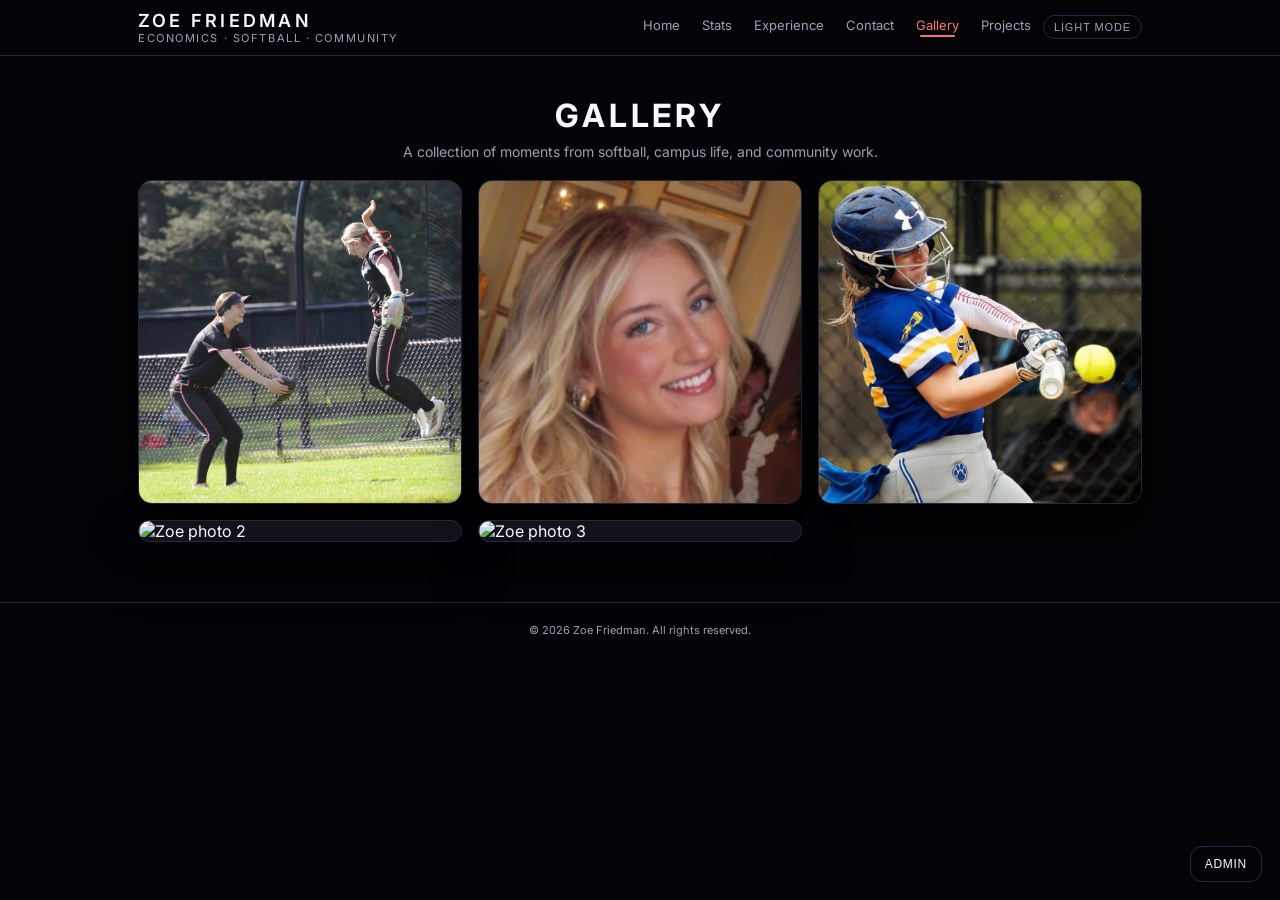
==== gallery.html @ d796b29a "Update gallery.html" ====
<!DOCTYPE html>
<html lang="en">
<head>
  <meta charset="UTF-8" />
  <title>Zoe Friedman — Gallery</title>
  <meta name="viewport" content="width=device-width, initial-scale=1" />
  <meta
    name="description"
    content="Photo gallery for Zoe Friedman, Haverford College Economics student and varsity softball athlete."
  />

  <!-- Favicon -->
  <link rel="icon" type="image/png" href="images/favicon.png" />

  <!-- Fonts -->
  <link rel="preconnect" href="https://fonts.googleapis.com" />
  <link rel="preconnect" href="https://fonts.gstatic.com" crossorigin />
  <link
    href="https://fonts.googleapis.com/css2?family=Inter:wght@300;400;500;600;700&display=swap"
    rel="stylesheet"
  />

  <style>
    :root {
      --red: #b31b1b;
      --red-soft: #f97373;
      --bg-page: #f4f5f7;
      --bg-elevated: #ffffff;
      --bg-card: #ffffff;
      --border-subtle: #e2e4ea;
      --text-main: #141414;
      --text-muted: #666a73;
      --shadow-soft: 0 18px 40px rgba(15, 23, 42, 0.14);
    }

    /* Dark theme overrides */
    body.theme-dark {
      --bg-page: #050509;
      --bg-elevated: rgba(5, 5, 9, 0.96);
      --bg-card: #11121a;
      --border-subtle: #26283a;
      --text-main: #f9fafb;
      --text-muted: #9ca3b4;
      --shadow-soft: 0 22px 50px rgba(0, 0, 0, 0.7);
    }

    * {
      margin: 0;
      padding: 0;
      box-sizing: border-box;
    }

    body {
      font-family: "Inter", system-ui, -apple-system, BlinkMacSystemFont,
        "Segoe UI", sans-serif;
      background: var(--bg-page);
      color: var(--text-main);
      transition: background-color 0.25s ease, color 0.25s ease;
    }

    a {
      color: inherit;
      text-decoration: none;
    }

    /* NAV (match index/projects) */
    header {
      position: sticky;
      top: 0;
      z-index: 20;
      background: var(--bg-elevated);
      border-bottom: 1px solid var(--border-subtle);
      backdrop-filter: blur(12px);
      transition: background-color 0.25s ease, border-color 0.25s ease;
    }

    .nav-inner {
      max-width: 1040px;
      margin: 0 auto;
      padding: 10px 18px;
      display: flex;
      align-items: center;
      justify-content: space-between;
      gap: 12px;
    }

    .logo-block {
      text-align: left;
      font-size: 13px;
      line-height: 1.2;
      letter-spacing: 0.12em;
      text-transform: uppercase;
      font-weight: 600;
    }

    .logo-name {
      font-size: 18px;
      letter-spacing: 0.18em;
    }

    .logo-sub {
      font-size: 11px;
      color: var(--text-muted);
      font-weight: 400;
    }

    .nav-right {
      display: flex;
      align-items: center;
      gap: 12px;
    }

    .nav-links {
      display: flex;
      gap: 22px;
      font-size: 13px;
      align-items: center;
    }

    .nav-links a {
      position: relative;
      padding-bottom: 4px;
      color: var(--text-muted);
      transition: color 0.2s ease;
    }

    .nav-links a.active,
    .nav-links a:hover {
      color: var(--red-soft);
    }

    .nav-links a.active::after,
    .nav-links a:hover::after {
      content: "";
      position: absolute;
      left: 0;
      right: 0;
      bottom: 0;
      margin: 0 auto;
      width: 80%;
      height: 2px;
      border-radius: 999px;
      background: var(--red-soft);
    }

    .theme-toggle {
      border-radius: 999px;
      border: 1px solid var(--border-subtle);
      padding: 5px 10px;
      font-size: 11px;
      letter-spacing: 0.08em;
      text-transform: uppercase;
      background: transparent;
      color: var(--text-muted);
      cursor: pointer;
      transition: background-color 0.2s ease, color 0.2s ease,
        border-color 0.2s ease, transform 0.1s ease;
    }

    .theme-toggle:hover {
      background: rgba(179, 27, 27, 0.09);
      color: var(--text-main);
      border-color: var(--red-soft);
      transform: translateY(-1px);
    }

    .nav-toggle {
      display: none;
      width: 32px;
      height: 32px;
      border-radius: 999px;
      border: 1px solid var(--border-subtle);
      background: transparent;
      cursor: pointer;
      align-items: center;
      justify-content: center;
      padding: 0;
    }

    .nav-toggle span {
      display: block;
      width: 16px;
      height: 2px;
      border-radius: 999px;
      background: var(--text-muted);
      transition: transform 0.2s ease, opacity 0.2s ease, background 0.2s ease;
    }

    .nav-toggle span + span {
      margin-top: 3px;
    }

    body.nav-open .nav-toggle span:nth-child(1) {
      transform: translateY(5px) rotate(45deg);
    }

    body.nav-open .nav-toggle span:nth-child(2) {
      opacity: 0;
    }

    body.nav-open .nav-toggle span:nth-child(3) {
      transform: translateY(-5px) rotate(-45deg);
    }

    @media (max-width: 780px) {
      .nav-inner {
        align-items: center;
      }

      .nav-right {
        gap: 8px;
      }

      .nav-links {
        position: absolute;
        left: 0;
        right: 0;
        top: 100%;
        background: var(--bg-elevated);
        border-bottom: 1px solid var(--border-subtle);
        padding: 10px 18px 12px;
        display: none;
        flex-direction: column;
        gap: 10px;
        font-size: 13px;
      }

      body.nav-open .nav-links {
        display: flex;
      }

      .theme-toggle {
        font-size: 10px;
        padding: 5px 10px;
      }

      .nav-toggle {
        display: inline-flex;
      }
    }

    /* PAGE HEADER */
    .page-header {
      max-width: 1040px;
      margin: 40px auto 20px;
      padding: 0 18px;
      text-align: center;
    }

    .page-header h1 {
      font-size: 32px;
      font-weight: 700;
      letter-spacing: 0.12em;
      text-transform: uppercase;
      margin-bottom: 8px;
    }

    .page-header p {
      color: var(--text-muted);
      font-size: 14px;
    }

    /* GALLERY GRID */
    .gallery {
      max-width: 1040px;
      margin: 0 auto 60px;
      padding: 0 18px;

      display: grid;
      gap: 16px;
      grid-template-columns: repeat(auto-fill, minmax(260px, 1fr));
      position: relative;
    }

    .gallery.busy::after {
      content: "Saving…";
      position: absolute;
      inset: 0;
      background: rgba(0, 0, 0, 0.45);
      color: #ffffff;
      display: flex;
      align-items: center;
      justify-content: center;
      font-size: 13px;
      letter-spacing: 0.18em;
      text-transform: uppercase;
      z-index: 10;
    }

    .gallery-item {
      position: relative;
      overflow: hidden;
      border-radius: 14px;
      box-shadow: var(--shadow-soft);
      border: 1px solid var(--border-subtle);
      background: var(--bg-card);
      transition: transform 0.2s ease;
    }

    .gallery-item:hover {
      transform: translateY(-4px);
    }

    .gallery-item img {
      width: 100%;
      height: 100%;
      object-fit: cover;
      display: block;
    }

    .gallery-delete {
      position: absolute;
      top: 8px;
      right: 8px;
      border: none;
      background: rgba(179, 27, 27, 0.92);
      color: #fff;
      width: 26px;
      height: 26px;
      border-radius: 999px;
      cursor: pointer;
      font-size: 16px;
      line-height: 1;
      display: flex;
      align-items: center;
      justify-content: center;
      box-shadow: 0 8px 18px rgba(0, 0, 0, 0.28);
      opacity: 0.92;
      transition: transform 0.12s ease, box-shadow 0.18s ease, opacity 0.12s ease;
    }

    .gallery-delete:hover {
      transform: scale(1.08);
      opacity: 1;
      box-shadow: 0 10px 22px rgba(0, 0, 0, 0.35);
    }

    /* ADMIN PANEL */
    .admin-launcher {
      position: fixed;
      right: 18px;
      bottom: 18px;
      z-index: 30;
      padding: 10px 14px;
      border-radius: 12px;
      border: 1px solid var(--border-subtle);
      background: var(--bg-elevated);
      color: var(--text-main);
      font-size: 12px;
      letter-spacing: 0.06em;
      text-transform: uppercase;
      cursor: pointer;
      box-shadow: 0 8px 20px rgba(0, 0, 0, 0.18);
      transition: transform 0.15s ease, box-shadow 0.2s ease,
        background-color 0.25s ease, border-color 0.25s ease;
    }

    .admin-launcher:hover {
      transform: translateY(-1px);
      box-shadow: 0 12px 28px rgba(0, 0, 0, 0.2);
      border-color: var(--red-soft);
    }

    .admin-panel {
      position: fixed;
      right: 18px;
      bottom: 68px;
      width: min(420px, calc(100% - 24px));
      max-height: 80vh;
      overflow: auto;
      z-index: 40;
      background: var(--bg-elevated);
      color: var(--text-main);
      border-radius: 14px;
      border: 1px solid var(--border-subtle);
      box-shadow: 0 18px 40px rgba(0, 0, 0, 0.32);
      display: none;
      padding: 16px;
    }

    .admin-panel.open {
      display: block;
    }

    .admin-header {
      display: flex;
      justify-content: space-between;
      align-items: center;
      margin-bottom: 10px;
    }

    .admin-title {
      font-size: 14px;
      letter-spacing: 0.12em;
      text-transform: uppercase;
      font-weight: 600;
    }

    .admin-close {
      border: none;
      background: transparent;
      color: var(--text-muted);
      cursor: pointer;
      font-size: 16px;
    }

    .admin-row {
      display: flex;
      flex-direction: column;
      gap: 6px;
      margin-bottom: 10px;
    }

    .admin-row label {
      font-size: 12px;
      color: var(--text-muted);
    }

    .admin-row input[type="password"] {
      padding: 10px;
      border-radius: 10px;
      border: 1px solid var(--border-subtle);
      background: var(--bg-card);
      color: var(--text-main);
      font-size: 13px;
    }

    .admin-actions {
      display: flex;
      gap: 8px;
      flex-wrap: wrap;
      margin-top: 8px;
    }

    .admin-button {
      flex: 1;
      padding: 10px 12px;
      border-radius: 12px;
      border: 1px solid var(--border-subtle);
      background: var(--bg-card);
      color: var(--text-main);
      cursor: pointer;
      font-weight: 600;
      letter-spacing: 0.06em;
      text-transform: uppercase;
      transition: transform 0.15s ease, border-color 0.2s ease,
        background-color 0.2s ease, box-shadow 0.2s ease;
    }

    .admin-button.primary {
      background: var(--red);
      border-color: var(--red);
      color: #fff;
    }

    .admin-button:hover {
      transform: translateY(-1px);
      border-color: var(--red-soft);
      box-shadow: 0 12px 28px rgba(0, 0, 0, 0.2);
    }

    .admin-alert {
      font-size: 12px;
      color: var(--text-muted);
      margin-top: 6px;
    }

    .admin-hidden {
      display: none;
    }

    .draggable-list {
      list-style: none;
      padding: 0;
      margin: 0;
    }
  
    footer {
      text-align: center;
      padding: 20px;
      font-size: 11px;
      color: var(--text-muted);
      border-top: 1px solid var(--border-subtle);
      background: var(--bg-elevated);
      transition: background-color 0.25s ease, border-color 0.25s ease;
    }
  </style>
</head>

<body class="theme-dark">
  <!-- NAV -->
  <header>
    <div class="nav-inner">
      <div class="logo-block">
        <div class="logo-name">ZOE FRIEDMAN</div>
        <div class="logo-sub">Economics · Softball · Community</div>
      </div>

      <div class="nav-right">
        <nav class="nav-links">
          <a href="index.html#home">Home</a>
          <a href="index.html#stats">Stats</a>
          <a href="index.html#experience">Experience</a>
          <a href="index.html#contact">Contact</a>
          <a href="gallery.html" class="active">Gallery</a>
          <a href="projects.html">Projects</a>
        </nav>

        <button id="theme-toggle" class="theme-toggle" type="button">
          Light mode
        </button>

        <button id="nav-toggle" class="nav-toggle" type="button" aria-label="Toggle navigation">
          <span></span>
          <span></span>
          <span></span>
        </button>
      </div>
    </div>
  </header>

  <!-- PAGE TITLE -->
  <div class="page-header">
    <h1>Gallery</h1>
    <p>A collection of moments from softball, campus life, and community work.</p>
  </div>

  <button class="admin-launcher" id="admin-launcher" type="button">Admin</button>

  <section id="admin-panel" class="admin-panel" aria-live="polite">
    <div class="admin-header">
      <div class="admin-title">Gallery Admin</div>
      <button class="admin-close" id="admin-close" type="button" aria-label="Close admin">×</button>
    </div>

    <div id="admin-locked">
      <div class="admin-row">
        <label for="admin-password">Password</label>
        <input id="admin-password" type="password" autocomplete="off" placeholder="Enter admin password" />
      </div>
      <div class="admin-actions">
        <button class="admin-button primary" id="admin-auth-btn" type="button">Unlock</button>
    </div>
 </div>
    <div id="admin-actions" class="admin-actions" style="display: none;">
      <button class="admin-button primary" id="admin-save" type="button">Save changes</button>
      <button class="admin-button" id="admin-upload" type="button">Upload photo</button>
      <button class="admin-button" id="admin-reset" type="button">Reset changes</button>
    </div>
    <div id="admin-status" class="admin-alert"></div>
  </section>

  <div class="admin-hidden" aria-hidden="true">
    <input id="upload-file" type="file" accept="image/*" />
    <input id="upload-alt" type="text" />
    <input id="upload-name" type="text" />
  </div>

  <!-- GALLERY -->
  <div class="gallery">
  </div>

  <footer>
    © <span id="year"></span> Zoe Friedman. All rights reserved.
  </footer>

  <script>
    const ADMIN_PASSWORD = "samandzoe";
    const TOKEN_STORAGE_KEY = "gallery-pat";

    // Footer year
    document.getElementById("year").textContent = new Date().getFullYear();

    const body = document.body;
    const toggleBtn = document.getElementById("theme-toggle");

    function updateToggleLabel() {
      toggleBtn.textContent = body.classList.contains("theme-dark")
        ? "Light mode"
        : "Dark mode";
    }

    toggleBtn.addEventListener("click", () => {
      body.classList.toggle("theme-dark");
      updateToggleLabel();
    });

    updateToggleLabel();

    // Hamburger menu
    const navToggle = document.getElementById("nav-toggle");
    navToggle.addEventListener("click", () => {
      body.classList.toggle("nav-open");
    });

    document.querySelectorAll(".nav-links a").forEach(link => {
      link.addEventListener("click", () => {
        body.classList.remove("nav-open");
      });
    });

    // Gallery data
    const galleryContainer = document.querySelector(".gallery");
    const adminPanel = document.getElementById("admin-panel");
    const adminLauncher = document.getElementById("admin-launcher");
    const adminClose = document.getElementById("admin-close");
    const adminLocked = document.getElementById("admin-locked");
    const adminActionsContainer = document.getElementById("admin-actions");
    const adminPasswordInput = document.getElementById("admin-password");
    const adminAuthBtn = document.getElementById("admin-auth-btn");
    const REPO_CONFIG = {
      owner: "sazojfried",
      repo: "zoe-site",
      branch: "main"
    };
    let cachedToken = localStorage.getItem(TOKEN_STORAGE_KEY) || "";
    const adminStatusEl = document.getElementById("admin-status");

    const uploadFile = document.getElementById("upload-file");
    const uploadAlt = document.getElementById("upload-alt");
    const uploadName = document.getElementById("upload-name");
    const adminUploadBtn = document.getElementById("admin-upload");
    const adminSaveBtn = document.getElementById("admin-save");
    const adminResetBtn = document.getElementById("admin-reset");

    let galleryItems = [];
    let latestSha = "";
    let adminUnlocked = false;
    let isSaving = false;
    let isUploading = false;

    function logStatus(message, isError = false) {
      console.log(message);
      if (adminStatusEl) {
        adminStatusEl.textContent = message;
        adminStatusEl.style.color = isError ? "#b31b1b" : "var(--text-muted)";
      }
    }

    function setGalleryBusy(busy) {
      if (!galleryContainer) return;
      galleryContainer.classList.toggle("busy", busy);
    }

    function setBusyState(type, busy) {
      if (type === "save") isSaving = busy;
      if (type === "upload") isUploading = busy;

      const anyBusy = isSaving || isUploading;

      if (adminSaveBtn) adminSaveBtn.disabled = anyBusy;
      if (adminUploadBtn) adminUploadBtn.disabled = anyBusy;
      if (adminResetBtn) adminResetBtn.disabled = anyBusy;

      setGalleryBusy(anyBusy);

      if (busy) {
        if (type === "save") {
          logStatus("Saving changes to GitHub…");
        } else if (type === "upload") {
          logStatus("Uploading photo and updating gallery…");
        }
      } else if (!anyBusy) {
        logStatus("Ready.");
      }
    }

    function setCachedToken(token) {
      cachedToken = token;
      if (token) {
        localStorage.setItem(TOKEN_STORAGE_KEY, token);
      }
    }

    function renderGallery() {
      galleryContainer.innerHTML = "";
      galleryItems.forEach((item, index) => {
        const wrapper = document.createElement("div");
        wrapper.className = "gallery-item";
        wrapper.dataset.index = index;

        const img = document.createElement("img");
        img.src = item.src;
        img.alt = item.alt || "Gallery image";

        if (adminUnlocked) {
          const deleteBtn = document.createElement("button");
          deleteBtn.className = "gallery-delete";
          deleteBtn.type = "button";
          deleteBtn.textContent = "×";
          deleteBtn.setAttribute("aria-label", "Delete image");
          deleteBtn.setAttribute("draggable", "false");
          deleteBtn.addEventListener("click", (event) => {
            event.stopPropagation();
            event.preventDefault();
            deleteGalleryItem(index);
          });
          wrapper.appendChild(deleteBtn);
        }

        wrapper.appendChild(img);
        galleryContainer.appendChild(wrapper);
      });

      if (adminUnlocked) enableGalleryDrag();
    }

    function deleteGalleryItem(index) {
      if (!ensureUnlocked()) return;
      galleryItems.splice(index, 1);
      renderGallery();
    }

    function enableGalleryDrag() {
      const items = galleryContainer.querySelectorAll(".gallery-item");
      galleryContainer.removeEventListener("dragover", handleGalleryDragOver);
      galleryContainer.addEventListener("dragover", handleGalleryDragOver);

      items.forEach(item => {
        item.setAttribute("draggable", "true");
        item.addEventListener("dragstart", () => {
          item.classList.add("dragging");
        });

        item.addEventListener("dragend", () => {
          item.classList.remove("dragging");
          updateOrderFromGallery();
          renderGallery();
        });
      });
    }

    function handleGalleryDragOver(e) {
      e.preventDefault();
      const draggingItem = galleryContainer.querySelector(".dragging");
      if (!draggingItem) return;

      const afterElement = getGalleryDragAfterElement(e.clientY);
      if (!afterElement) {
        galleryContainer.appendChild(draggingItem);
      } else {
        galleryContainer.insertBefore(draggingItem, afterElement);
      }
    }

    function getGalleryDragAfterElement(y) {
      const draggableElements = [...galleryContainer.querySelectorAll(".gallery-item:not(.dragging)")];

      return draggableElements.reduce(
        (closest, child) => {
          const box = child.getBoundingClientRect();
          const offset = y - box.top - box.height / 2;
          if (offset < 0 && offset > closest.offset) {
            return { offset, element: child };
          }
          return closest;
        },
        { offset: Number.NEGATIVE_INFINITY, element: null }
      ).element;
    }

    function updateOrderFromGallery() {
      const reordered = [];
      galleryContainer.querySelectorAll(".gallery-item").forEach(item => {
        const index = parseInt(item.dataset.index, 10);
        reordered.push(galleryItems[index]);
      });
      galleryItems = reordered;
    }

    async function loadGalleryData() {
      try {
        const response = await fetch("gallery-data.json", { cache: "no-store" });
        if (!response.ok) throw new Error("Unable to load gallery data");
        galleryItems = await response.json();
        logStatus("Loaded gallery-data.json");
      } catch (err) {
        galleryItems = [
          { src: "images/zoe-softball.jpg", alt: "Softball action" },
          { src: "images/zoe-headshot.jpeg", alt: "Zoe headshot" },
          { src: "images/zoe1.jpg", alt: "Zoe photo 1" },
          { src: "images/zoe2.jpg", alt: "Zoe photo 2" },
          { src: "images/zoe3.jpg", alt: "Zoe photo 3" }
        ];
        logStatus(err.message || "Loaded fallback gallery data", true);
      }

      renderGallery();
    }

    function collectRepoSettings() {
      if (!cachedToken) {
        const providedToken =
          prompt(
            "Enter a GitHub personal access token with contents:write scope to save gallery changes"
          )?.trim() || "";

        if (providedToken) {
          setCachedToken(providedToken);
        }
      }

      return {
        ...REPO_CONFIG,
        token: cachedToken
      };
    }

    function ensureUnlocked() {
      if (!adminUnlocked) {
        logStatus("Enter the admin password to enable actions.");
        return false;
      }
      return true;
    }

    function validateSettings(settings) {
      if (!settings.token) {
        logStatus("Provide a GitHub personal access token when prompted.", true);
        return false;
      }
      return true;
    }

   async function getGalleryContent(settings) {
  const url = `https://api.github.com/repos/${settings.owner}/${settings.repo}/contents/gallery-data.json?ref=${settings.branch}`;
  const response = await fetch(url, {
    headers: { Authorization: `Bearer ${settings.token}` }
  });
  if (!response.ok) {
    const errorBody = await response.text();
    const errorMessage = `Unable to read gallery-data.json from repository (status ${response.status}): ${errorBody}`;
    logStatus(errorMessage, true);
    throw new Error(errorMessage);
  }
  const json = await response.json();
  const sha = json.sha;
  const decoded = atob(json.content.replace(/\n/g, ""));
  const items = JSON.parse(decoded);
  return { items, sha };
}

    async function commitGalleryData(settings, updatedItems, message, sha) {
  const contentString = JSON.stringify(updatedItems, null, 2) + "\n";
  const content = btoa(unescape(encodeURIComponent(contentString)));

  const url = `https://api.github.com/repos/${settings.owner}/${settings.repo}/contents/gallery-data.json`;
  const payload = {
    message,
    content,
    sha,                 // << use the sha passed in
    branch: settings.branch
  };

  const response = await fetch(url, {
    method: "PUT",
    headers: {
      Authorization: `Bearer ${settings.token}`,
      "Content-Type": "application/json"
    },
    body: JSON.stringify(payload)
  });

  if (!response.ok) {
    const errorBody = await response.text();
    const errorMessage = `Failed to write gallery-data.json (status ${response.status}): ${errorBody}`;
    logStatus(errorMessage, true);
    throw new Error(errorMessage);
  }

  const result = await response.json();
  // If you still want to track latestSha, you can:
  // latestSha = result.content.sha;
}

    async function uploadImage(settings) {
      const file = uploadFile.files[0];
      if (!file) {
        logStatus("Choose an image before uploading.");
        return;
      }

      const targetName = (uploadName.value.trim() || file.name).replace(/\s+/g, "-");

      const reader = new FileReader();
      reader.onload = async () => {
        setBusyState("upload", true);
        try {
          const base64 = reader.result.split(",")[1];
          const url = `https://api.github.com/repos/${settings.owner}/${settings.repo}/contents/images/${targetName}`;

          const payload = {
            message: `Add gallery image ${targetName}`,
            content: base64,
            branch: settings.branch
          };

          const response = await fetch(url, {
            method: "PUT",
            headers: {
              Authorization: `Bearer ${settings.token}`,
              "Content-Type": "application/json"
            },
            body: JSON.stringify(payload)
          });

          if (!response.ok) {
            const errorBody = await response.text();
            const errorMessage = `Image upload failed. Status ${response.status}: ${errorBody}`;
            logStatus(errorMessage, true);
            throw new Error(errorMessage);
          }

          logStatus(`Uploaded ${targetName} to repository.`);

          const updatedItems = [...galleryItems, {
            src: `images/${targetName}`,
            alt: uploadAlt.value.trim() || targetName
          }];

          const sha = await refreshLatestSha(settings);
          await commitGalleryData(
            settings,
            updatedItems,
            `Add ${targetName} to gallery-data.json`,
            sha
          );
          galleryItems = updatedItems;
          renderGallery();

          logStatus("Image added to gallery-data.json");
        } catch (err) {
          logStatus(err.message, true);
        } finally {
          setBusyState("upload", false);
        }
      };

      reader.readAsDataURL(file);
    }

    function readOrderFromGallery() {
      const items = [];
      galleryContainer.querySelectorAll(".gallery-item").forEach(item => {
        const index = parseInt(item.dataset.index, 10);
        items.push(galleryItems[index]);
      });
      return items;
    }

 async function refreshLatestSha(settings) {
  const url = `https://api.github.com/repos/${settings.owner}/${settings.repo}/contents/gallery-data.json?ref=${settings.branch}`;
  const response = await fetch(url, {
    headers: { Authorization: `Bearer ${settings.token}` }
  });
  if (!response.ok) {
    const errorBody = await response.text();
    const errorMessage = `Unable to refresh gallery-data.json sha (status ${response.status}): ${errorBody}`;
    logStatus(errorMessage, true);
    throw new Error(errorMessage);
  }
  const json = await response.json();
  return json.sha;
}


    const setAdminOpen = (open) => {
      if (!adminPanel || !adminLauncher) return;
      adminPanel.classList.toggle("open", open);
      adminLauncher.setAttribute("aria-expanded", open ? "true" : "false");
    };

    adminLauncher?.addEventListener("click", () => setAdminOpen(true));
    adminClose?.addEventListener("click", () => setAdminOpen(false));

    adminAuthBtn?.addEventListener("click", () => {
      const value = adminPasswordInput.value.trim();
      adminUnlocked = value === ADMIN_PASSWORD;
      if (adminUnlocked) {
        adminLocked.style.display = "none";
        adminActionsContainer.style.display = "flex";
        setAdminOpen(true);
        renderGallery();
        logStatus("Admin unlocked. Uploading and reordering enabled.");
      } else {
        logStatus("Incorrect password. Try again.");
      }
    });

    adminPasswordInput?.addEventListener("keydown", (e) => {
      if (e.key === "Enter") {
        adminAuthBtn.click();
      }
    });

    adminUploadBtn?.addEventListener("click", () => {
      if (!ensureUnlocked()) return;
      uploadFile.value = "";
      uploadFile.click();
    });

    uploadFile?.addEventListener("change", async () => {
      if (!uploadFile.files[0]) return;
      if (!ensureUnlocked()) return;
      uploadAlt.value =
        prompt("Enter alt text for the photo", uploadFile.files[0].name) ||
        uploadFile.files[0].name;
      uploadName.value =
        (prompt(
          "Optional: enter a file name (leave blank to use the selected name)",
          uploadFile.files[0].name
        ) || "").trim();

      const settings = collectRepoSettings();
      if (!validateSettings(settings)) return;
      await uploadImage(settings);
    });

    adminSaveBtn?.addEventListener("click", async () => {
      if (!ensureUnlocked()) return;
      const settings = collectRepoSettings();
      if (!validateSettings(settings)) return;

      setBusyState("save", true);
      try {
        const { items: currentRemoteItems, sha } = await getGalleryContent(settings);
        const proposedItems = readOrderFromGallery();
        const hasChanges =
          JSON.stringify(currentRemoteItems) !== JSON.stringify(proposedItems);

        if (!hasChanges) {
          logStatus("No changes to save.");
          return;
        }

        galleryItems = proposedItems;
        await commitGalleryData(settings, galleryItems, "Update gallery images", sha);
        renderGallery();
        logStatus("Saved new order to repository.");
      } catch (err) {
        logStatus(err.message, true);
      } finally {
        setBusyState("save", false);
      }
    });

    adminResetBtn?.addEventListener("click", () => {
      if (!ensureUnlocked()) return;
      loadGalleryData();
      logStatus("Reloaded gallery data.");
    });

    loadGalleryData();
  </script>
</body>
</html>
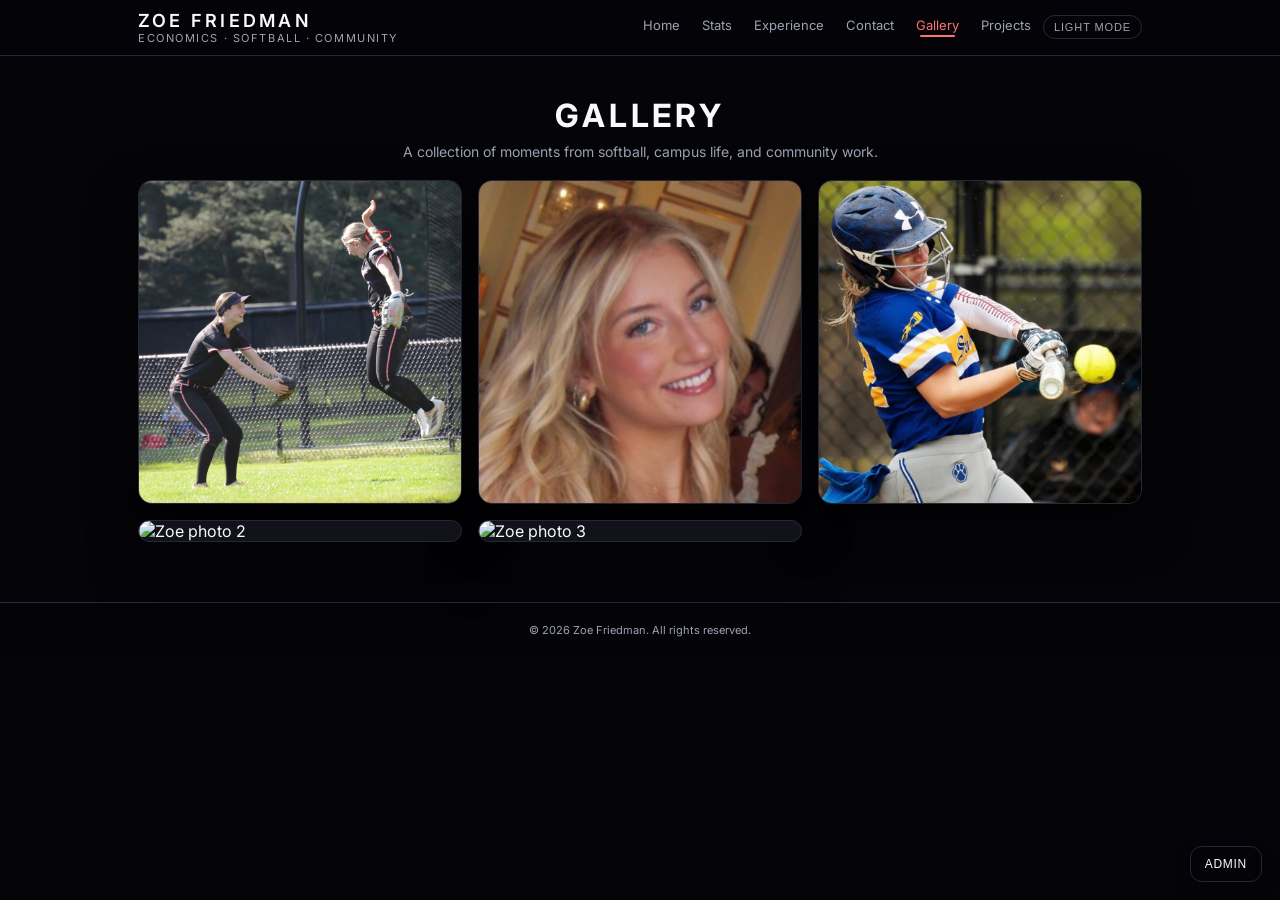
==== commit a522f407: "Add publishing progress bar to gallery admin" ====
--- a/gallery.html
+++ b/gallery.html
@@ -465,6 +465,24 @@
       margin-top: 6px;
     }
 
+    #admin-progress-wrapper {
+      position: relative;
+      width: 100%;
+      height: 4px;
+      margin-top: 4px;
+      border-radius: 999px;
+      background: rgba(148, 163, 184, 0.25);
+      overflow: hidden;
+    }
+
+    #admin-progress-bar {
+      width: 0%;
+      height: 100%;
+      border-radius: 999px;
+      background: var(--red-soft);
+      transition: width 0.2s linear;
+    }
+
     .admin-hidden {
       display: none;
     }
@@ -548,6 +566,9 @@
       <button class="admin-button" id="admin-reset" type="button">Reset changes</button>
     </div>
     <div id="admin-status" class="admin-alert"></div>
+    <div id="admin-progress-wrapper">
+      <div id="admin-progress-bar"></div>
+    </div>
   </section>
 
   <div class="admin-hidden" aria-hidden="true">
@@ -615,6 +636,8 @@
     };
     let cachedToken = localStorage.getItem(TOKEN_STORAGE_KEY) || "";
     const adminStatusEl = document.getElementById("admin-status");
+    const adminProgressWrapper = document.getElementById("admin-progress-wrapper");
+    const adminProgressBar = document.getElementById("admin-progress-bar");
 
     const uploadFile = document.getElementById("upload-file");
     const uploadAlt = document.getElementById("upload-alt");
@@ -663,6 +686,26 @@
       } else if (!anyBusy) {
         logStatus("Ready.");
       }
+    }
+
+    function startPublishProgress(durationMs = 25000) {
+      if (!adminProgressBar) return;
+
+      // reset bar
+      adminProgressBar.style.transition = "none";
+      adminProgressBar.style.width = "0%";
+      void adminProgressBar.offsetWidth; // force reflow
+
+      // animate to full over duration
+      adminProgressBar.style.transition = `width ${durationMs}ms linear`;
+      adminProgressBar.style.width = "100%";
+
+      // after it finishes, collapse back to 0
+      setTimeout(() => {
+        if (!adminProgressBar) return;
+        adminProgressBar.style.transition = "width 400ms ease-out";
+        adminProgressBar.style.width = "0%";
+      }, durationMs + 400);
     }
 
     function setCachedToken(token) {
@@ -927,8 +970,8 @@
           );
           galleryItems = updatedItems;
           renderGallery();
-
-          logStatus("Image added to gallery-data.json");
+          startPublishProgress();
+          logStatus("Photo uploaded. Site may take ~30 seconds to update for everyone.");
         } catch (err) {
           logStatus(err.message, true);
         } finally {
@@ -1036,7 +1079,8 @@
         galleryItems = proposedItems;
         await commitGalleryData(settings, galleryItems, "Update gallery images", sha);
         renderGallery();
-        logStatus("Saved new order to repository.");
+        startPublishProgress();
+        logStatus("Changes saved. Site may take ~30 seconds to update for everyone.");
       } catch (err) {
         logStatus(err.message, true);
       } finally {
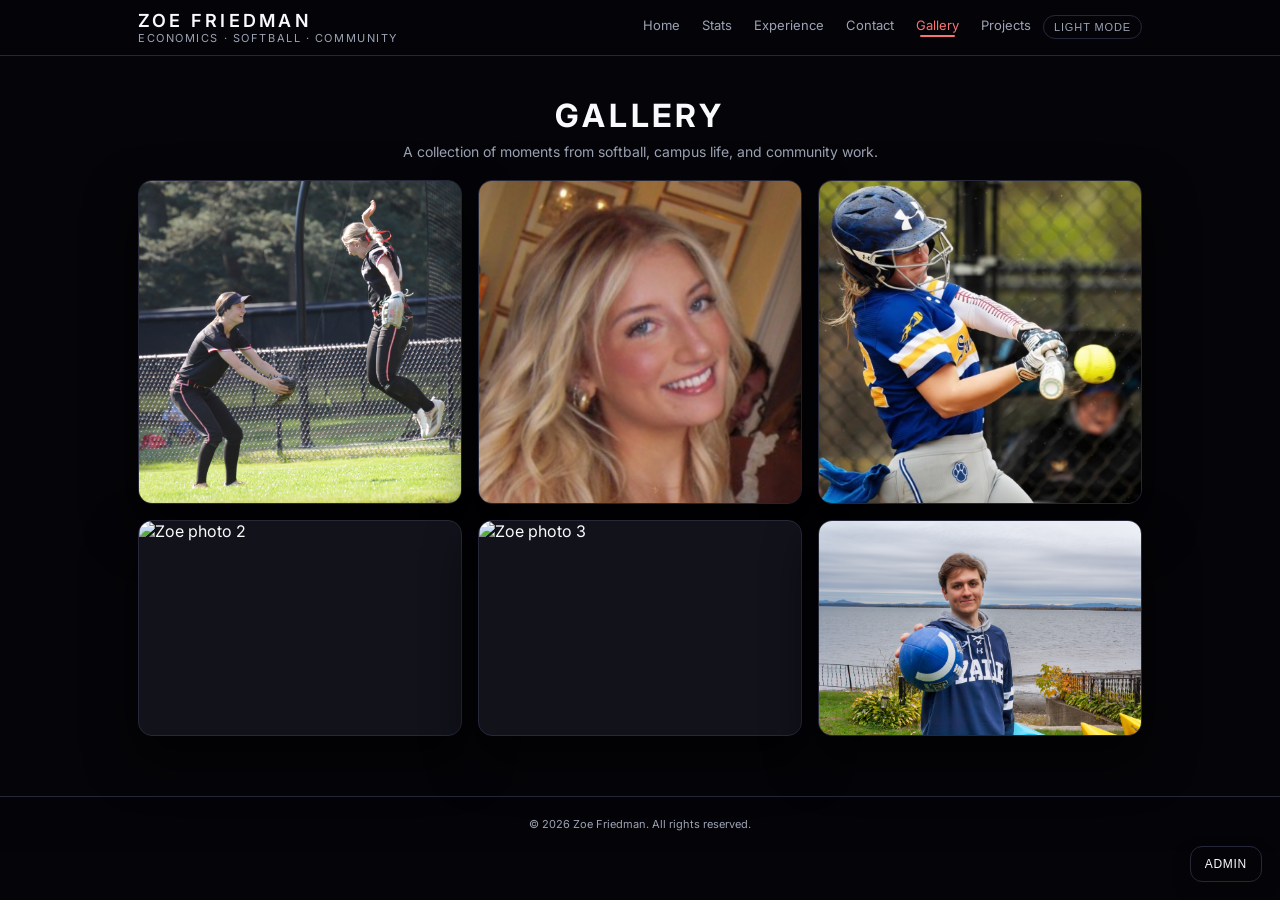
==== commit 7b1317d1: "Improve gallery publish coordination" ====
--- a/gallery.html
+++ b/gallery.html
@@ -676,16 +676,6 @@
       if (adminResetBtn) adminResetBtn.disabled = anyBusy;
 
       setGalleryBusy(anyBusy);
-
-      if (busy) {
-        if (type === "save") {
-          logStatus("Saving changes to GitHub…");
-        } else if (type === "upload") {
-          logStatus("Uploading photo and updating gallery…");
-        }
-      } else if (!anyBusy) {
-        logStatus("Ready.");
-      }
     }
 
     function startPublishProgress(durationMs = 25000) {
@@ -699,13 +689,39 @@
       // animate to full over duration
       adminProgressBar.style.transition = `width ${durationMs}ms linear`;
       adminProgressBar.style.width = "100%";
-
-      // after it finishes, collapse back to 0
-      setTimeout(() => {
-        if (!adminProgressBar) return;
-        adminProgressBar.style.transition = "width 400ms ease-out";
-        adminProgressBar.style.width = "0%";
-      }, durationMs + 400);
+    }
+
+    function resetPublishProgress() {
+      if (!adminProgressBar) return;
+      adminProgressBar.style.transition = "width 300ms ease-out";
+      adminProgressBar.style.width = "0%";
+    }
+
+    function sleep(ms) {
+      return new Promise(resolve => setTimeout(resolve, ms));
+    }
+
+    async function waitForSiteUpdate(expectedContent, timeoutMs = 60000, intervalMs = 3000) {
+      const deadline = Date.now() + timeoutMs;
+
+      while (Date.now() < deadline) {
+        try {
+          // Hit the deployed site, not the GitHub API
+          const res = await fetch("gallery-data.json?cb=" + Date.now(), { cache: "no-store" });
+          if (res.ok) {
+            const text = await res.text();
+            if (text.trim() === expectedContent.trim()) {
+              return true; // deployment is live from this browser’s point of view
+            }
+          }
+        } catch (e) {
+          // ignore and retry
+        }
+
+        await sleep(intervalMs);
+      }
+
+      return false; // timed out waiting
     }
 
     function setCachedToken(token) {
@@ -970,9 +986,23 @@
           );
           galleryItems = updatedItems;
           renderGallery();
+
+          const contentString = JSON.stringify(galleryItems, null, 2) + "\n";
+
           startPublishProgress();
-          logStatus("Photo uploaded. Site may take ~30 seconds to update for everyone.");
+          logStatus("Photo uploaded. Waiting for site to publish…");
+
+          const updated = await waitForSiteUpdate(contentString);
+
+          if (updated) {
+            logStatus("Ready. New photo is live on the site.");
+          } else {
+            logStatus("Photo saved, but the site may still be updating. Try refreshing in a bit.");
+          }
+
+          resetPublishProgress();
         } catch (err) {
+          resetPublishProgress();
           logStatus(err.message, true);
         } finally {
           setBusyState("upload", false);
@@ -1077,11 +1107,29 @@
         }
 
         galleryItems = proposedItems;
+
+        // Build the JSON string that will be deployed
+        const contentString = JSON.stringify(galleryItems, null, 2) + "\n";
+
+        // Commit to GitHub (source of truth)
         await commitGalleryData(settings, galleryItems, "Update gallery images", sha);
         renderGallery();
+
+        // Start publishing phase
         startPublishProgress();
-        logStatus("Changes saved. Site may take ~30 seconds to update for everyone.");
+        logStatus("Changes saved. Waiting for site to publish…");
+
+        const updated = await waitForSiteUpdate(contentString);
+
+        if (updated) {
+          logStatus("Ready. Changes are live on the site.");
+        } else {
+          logStatus("Changes saved, but the site may still be updating. Try refreshing in a bit.");
+        }
+
+        resetPublishProgress();
       } catch (err) {
+        resetPublishProgress();
         logStatus(err.message, true);
       } finally {
         setBusyState("save", false);
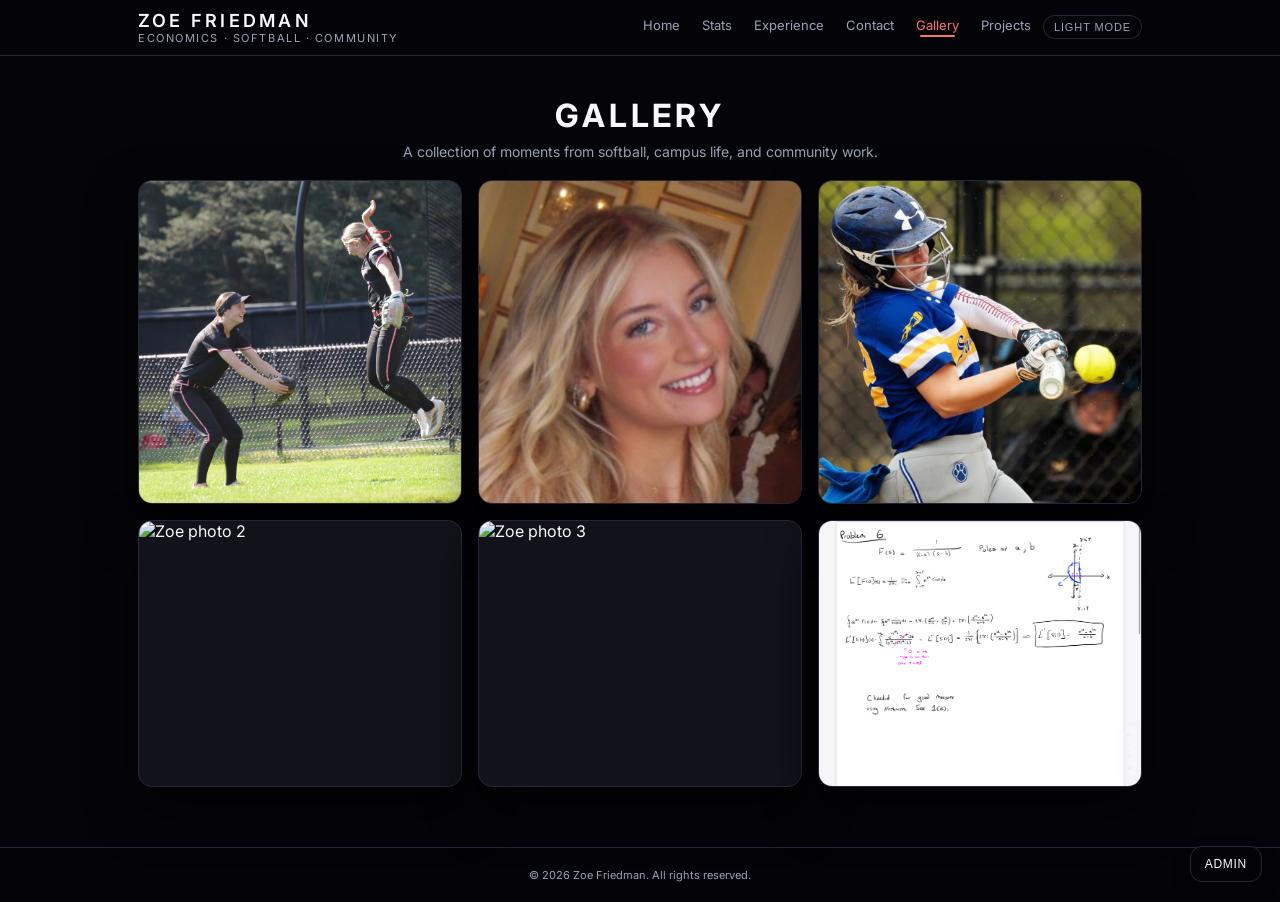
==== commit 7065f108: "Improve admin progress bar and disabled states" ====
--- a/gallery.html
+++ b/gallery.html
@@ -453,6 +453,13 @@
       color: #fff;
     }
 
+    .admin-button:disabled {
+      opacity: 0.4;
+      cursor: not-allowed;
+      box-shadow: none;
+      transform: none;
+    }
+
     .admin-button:hover {
       transform: translateY(-1px);
       border-color: var(--red-soft);
@@ -678,17 +685,24 @@
       setGalleryBusy(anyBusy);
     }
 
-    function startPublishProgress(durationMs = 25000) {
+    function startPublishProgress(durationMs = 60000) {
       if (!adminProgressBar) return;
 
-      // reset bar
       adminProgressBar.style.transition = "none";
       adminProgressBar.style.width = "0%";
       void adminProgressBar.offsetWidth; // force reflow
 
-      // animate to full over duration
       adminProgressBar.style.transition = `width ${durationMs}ms linear`;
+      adminProgressBar.style.width = "80%";
+    }
+
+    function completePublishProgress() {
+      if (!adminProgressBar) return;
+      adminProgressBar.style.transition = "width 300ms ease-out";
       adminProgressBar.style.width = "100%";
+      setTimeout(() => {
+        resetPublishProgress();
+      }, 400);
     }
 
     function resetPublishProgress() {
@@ -995,12 +1009,12 @@
           const updated = await waitForSiteUpdate(contentString);
 
           if (updated) {
+            completePublishProgress();
             logStatus("Ready. New photo is live on the site.");
           } else {
             logStatus("Photo saved, but the site may still be updating. Try refreshing in a bit.");
+            resetPublishProgress();
           }
-
-          resetPublishProgress();
         } catch (err) {
           resetPublishProgress();
           logStatus(err.message, true);
@@ -1122,12 +1136,12 @@
         const updated = await waitForSiteUpdate(contentString);
 
         if (updated) {
+          completePublishProgress();
           logStatus("Ready. Changes are live on the site.");
         } else {
           logStatus("Changes saved, but the site may still be updating. Try refreshing in a bit.");
+          resetPublishProgress();
         }
-
-        resetPublishProgress();
       } catch (err) {
         resetPublishProgress();
         logStatus(err.message, true);
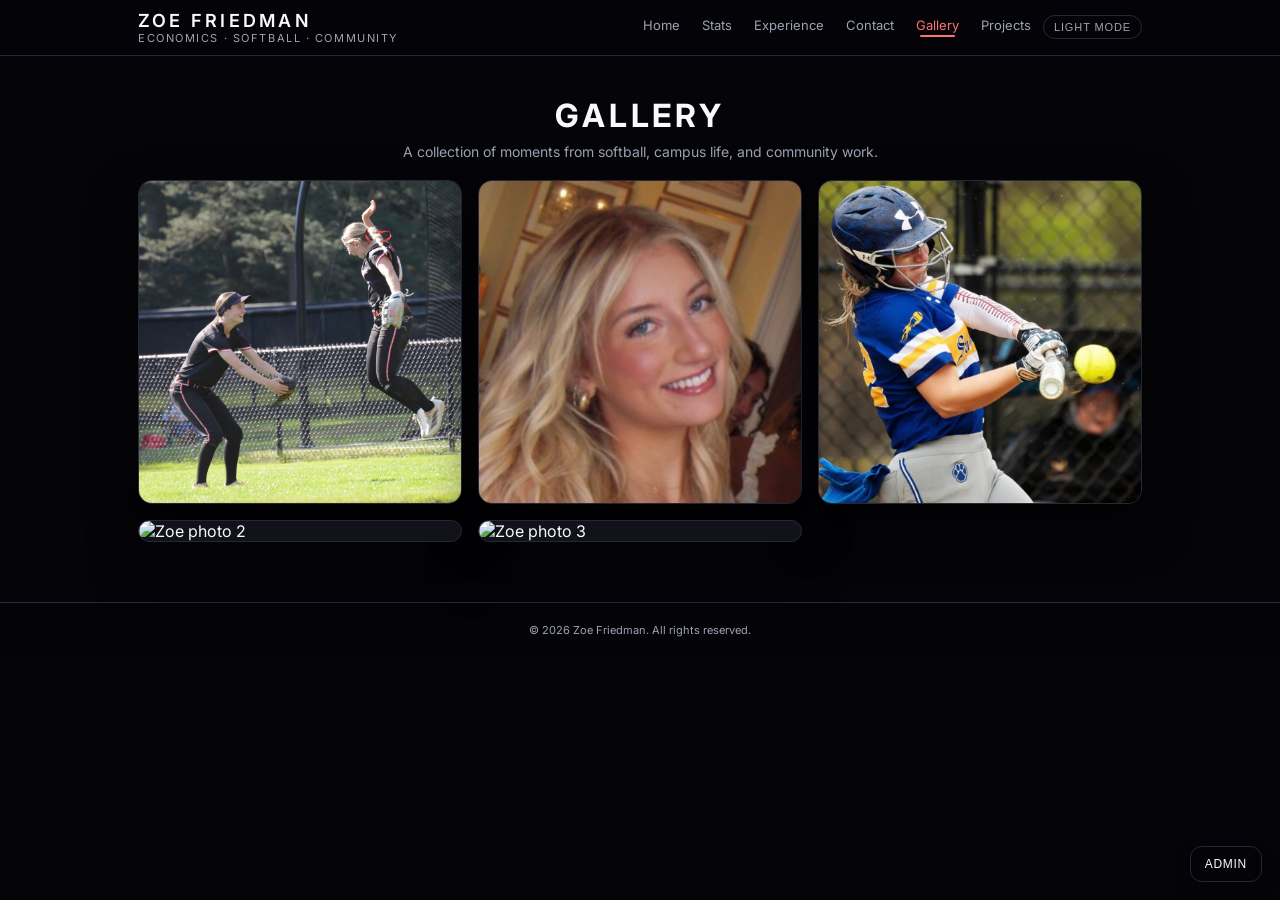
==== commit f7c8816d: "Add admin panel exit note" ====
--- a/gallery.html
+++ b/gallery.html
@@ -390,10 +390,24 @@
     }
 
     .admin-title {
+      display: flex;
+      align-items: center;
+      gap: 10px;
+    }
+
+    .admin-title-main {
       font-size: 14px;
       letter-spacing: 0.12em;
       text-transform: uppercase;
       font-weight: 600;
+    }
+
+    .admin-title-note {
+      font-size: 12px;
+      color: var(--text-muted);
+      letter-spacing: 0.02em;
+      font-weight: 500;
+      text-transform: none;
     }
 
     .admin-close {
@@ -554,7 +568,10 @@
 
   <section id="admin-panel" class="admin-panel" aria-live="polite">
     <div class="admin-header">
-      <div class="admin-title">Gallery Admin</div>
+      <div class="admin-title">
+        <span class="admin-title-main">Gallery Admin</span>
+        <span class="admin-title-note">Reload to exit Admin Mode</span>
+      </div>
       <button class="admin-close" id="admin-close" type="button" aria-label="Close admin">×</button>
     </div>
 
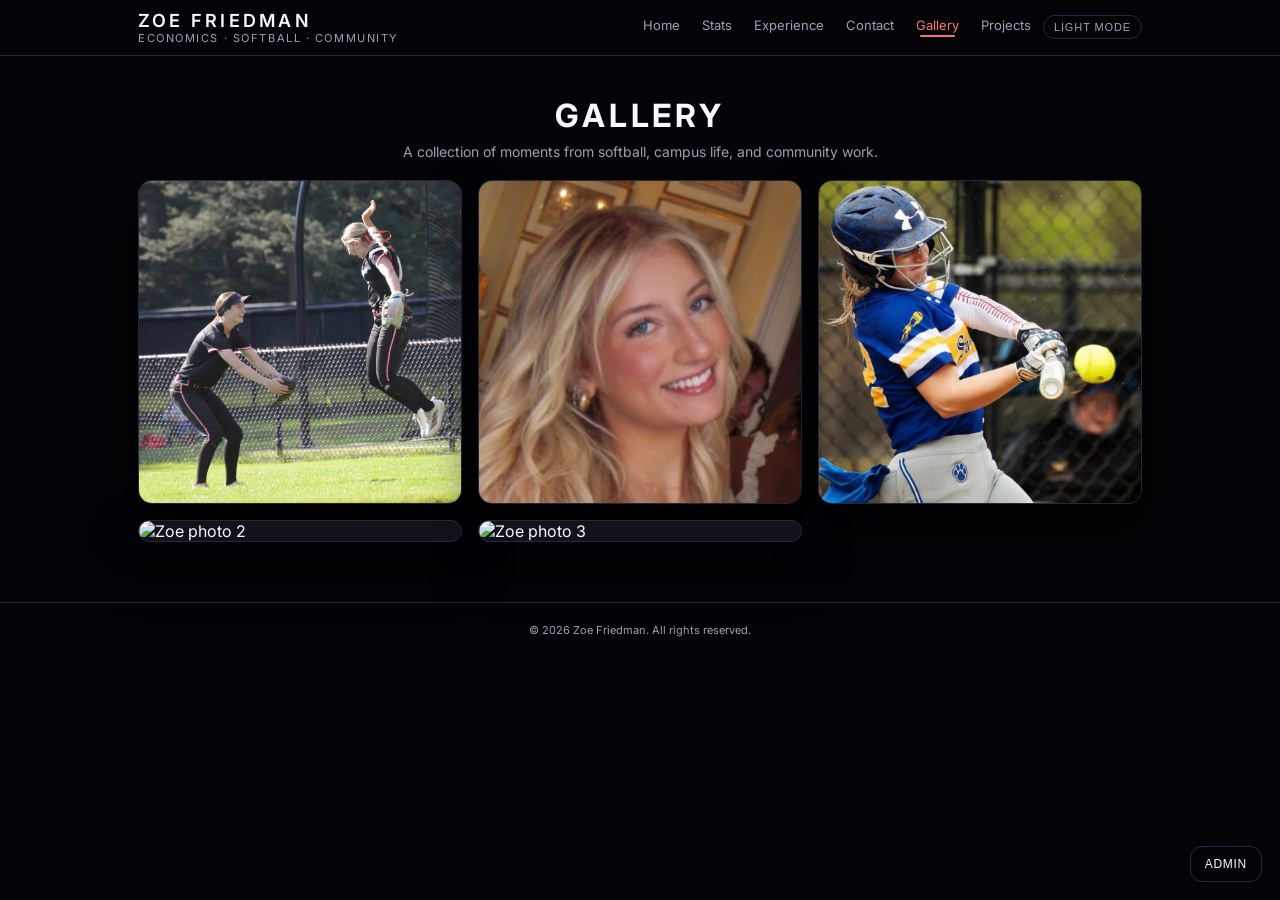
==== commit fde5f487: "Show reload note after admin unlock" ====
--- a/gallery.html
+++ b/gallery.html
@@ -408,6 +408,11 @@
       letter-spacing: 0.02em;
       font-weight: 500;
       text-transform: none;
+      display: none;
+    }
+
+    .admin-title-note.is-visible {
+      display: inline;
     }
 
     .admin-close {
@@ -570,7 +575,7 @@
     <div class="admin-header">
       <div class="admin-title">
         <span class="admin-title-main">Gallery Admin</span>
-        <span class="admin-title-note">Reload to exit Admin Mode</span>
+        <span class="admin-title-note">Reload to exit admin mode</span>
       </div>
       <button class="admin-close" id="admin-close" type="button" aria-label="Close admin">×</button>
     </div>
@@ -651,6 +656,7 @@
     const adminClose = document.getElementById("admin-close");
     const adminLocked = document.getElementById("admin-locked");
     const adminActionsContainer = document.getElementById("admin-actions");
+    const adminTitleNote = document.querySelector(".admin-title-note");
     const adminPasswordInput = document.getElementById("admin-password");
     const adminAuthBtn = document.getElementById("admin-auth-btn");
     const REPO_CONFIG = {
@@ -1080,6 +1086,7 @@
     adminAuthBtn?.addEventListener("click", () => {
       const value = adminPasswordInput.value.trim();
       adminUnlocked = value === ADMIN_PASSWORD;
+      adminTitleNote?.classList.toggle("is-visible", adminUnlocked);
       if (adminUnlocked) {
         adminLocked.style.display = "none";
         adminActionsContainer.style.display = "flex";
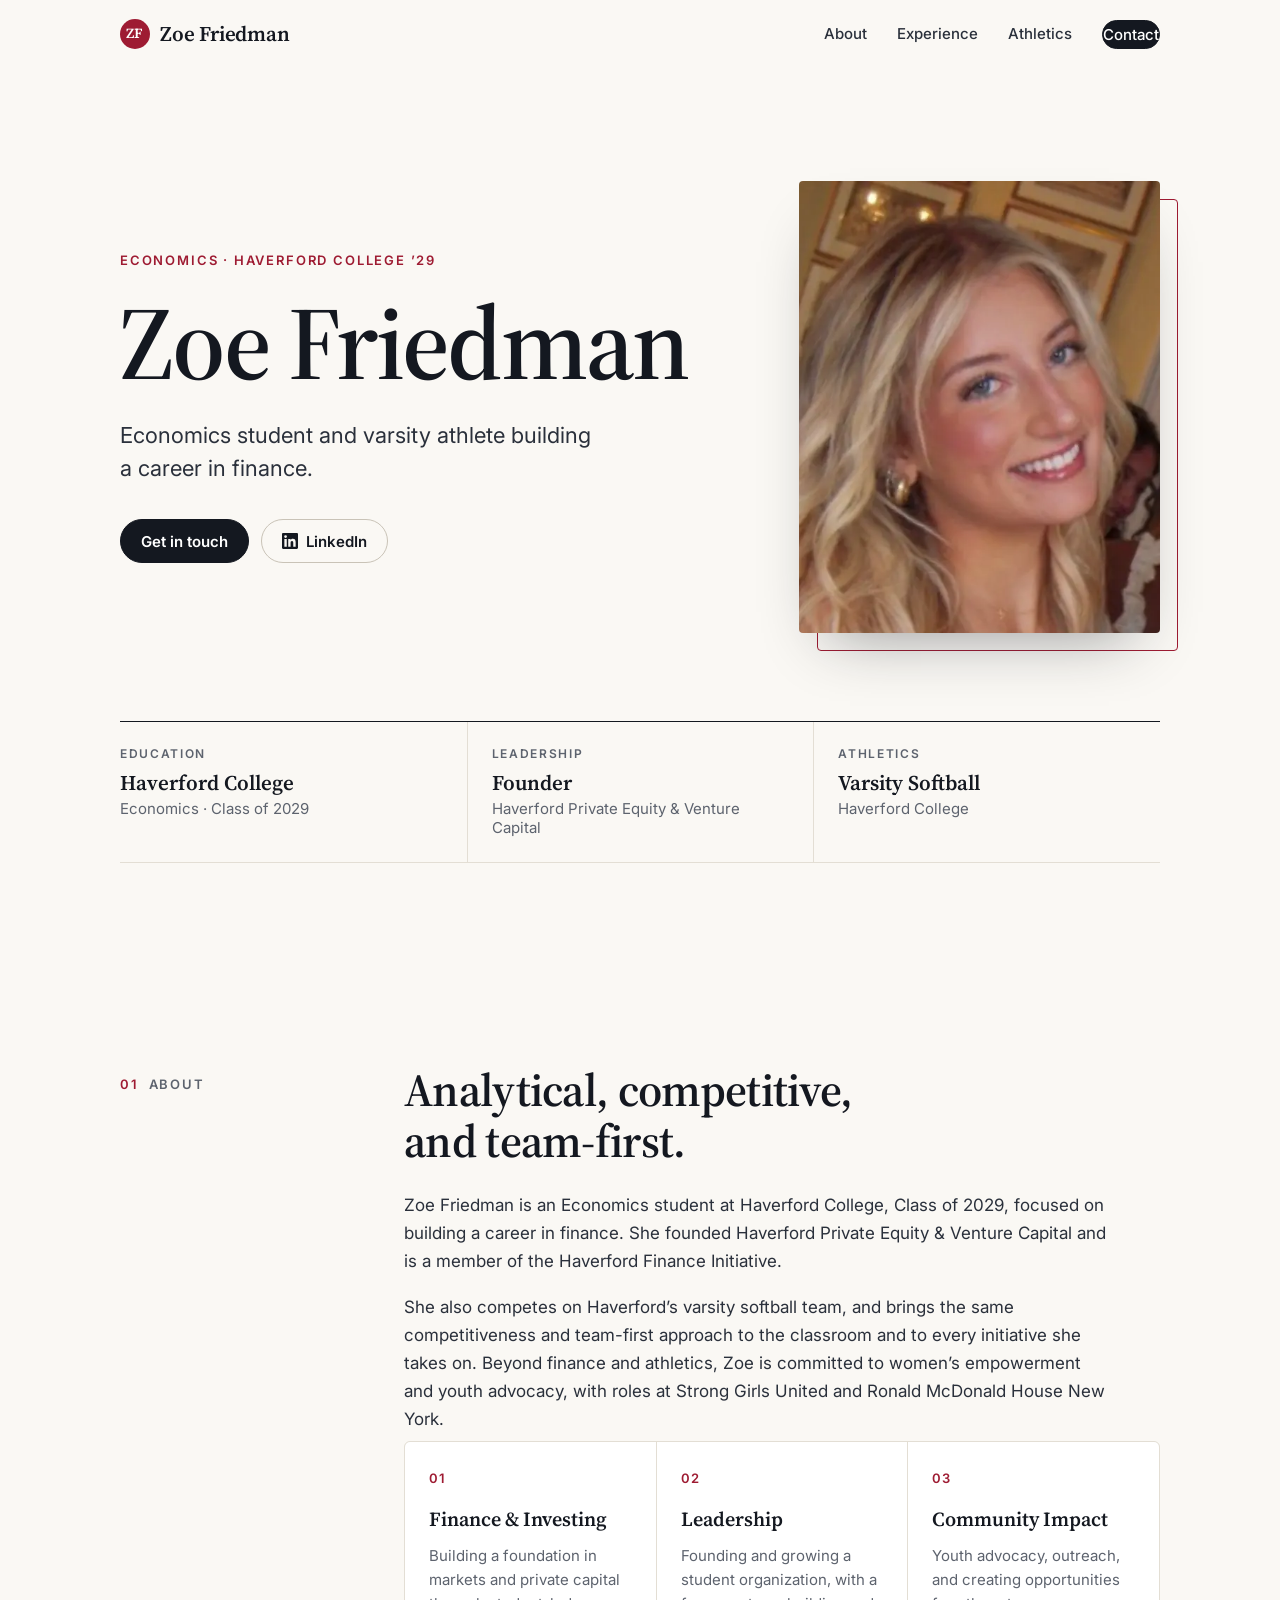
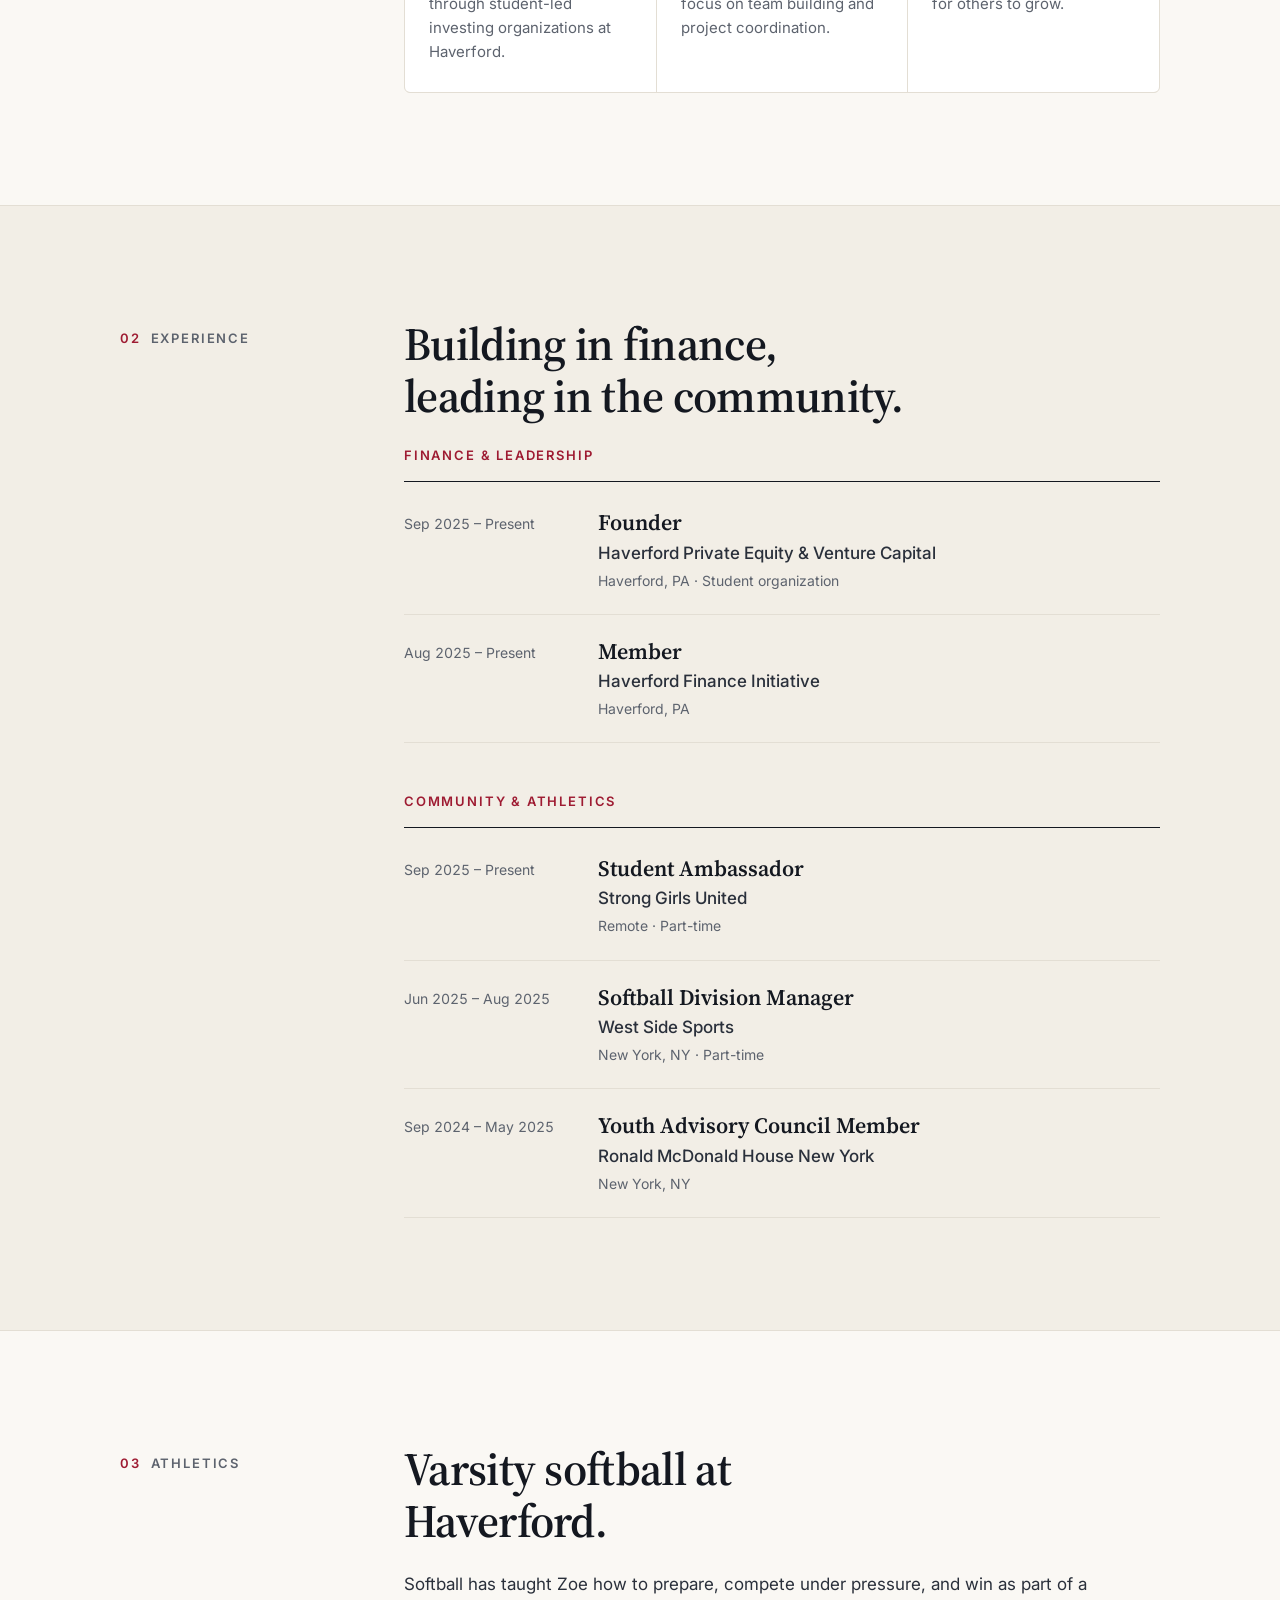
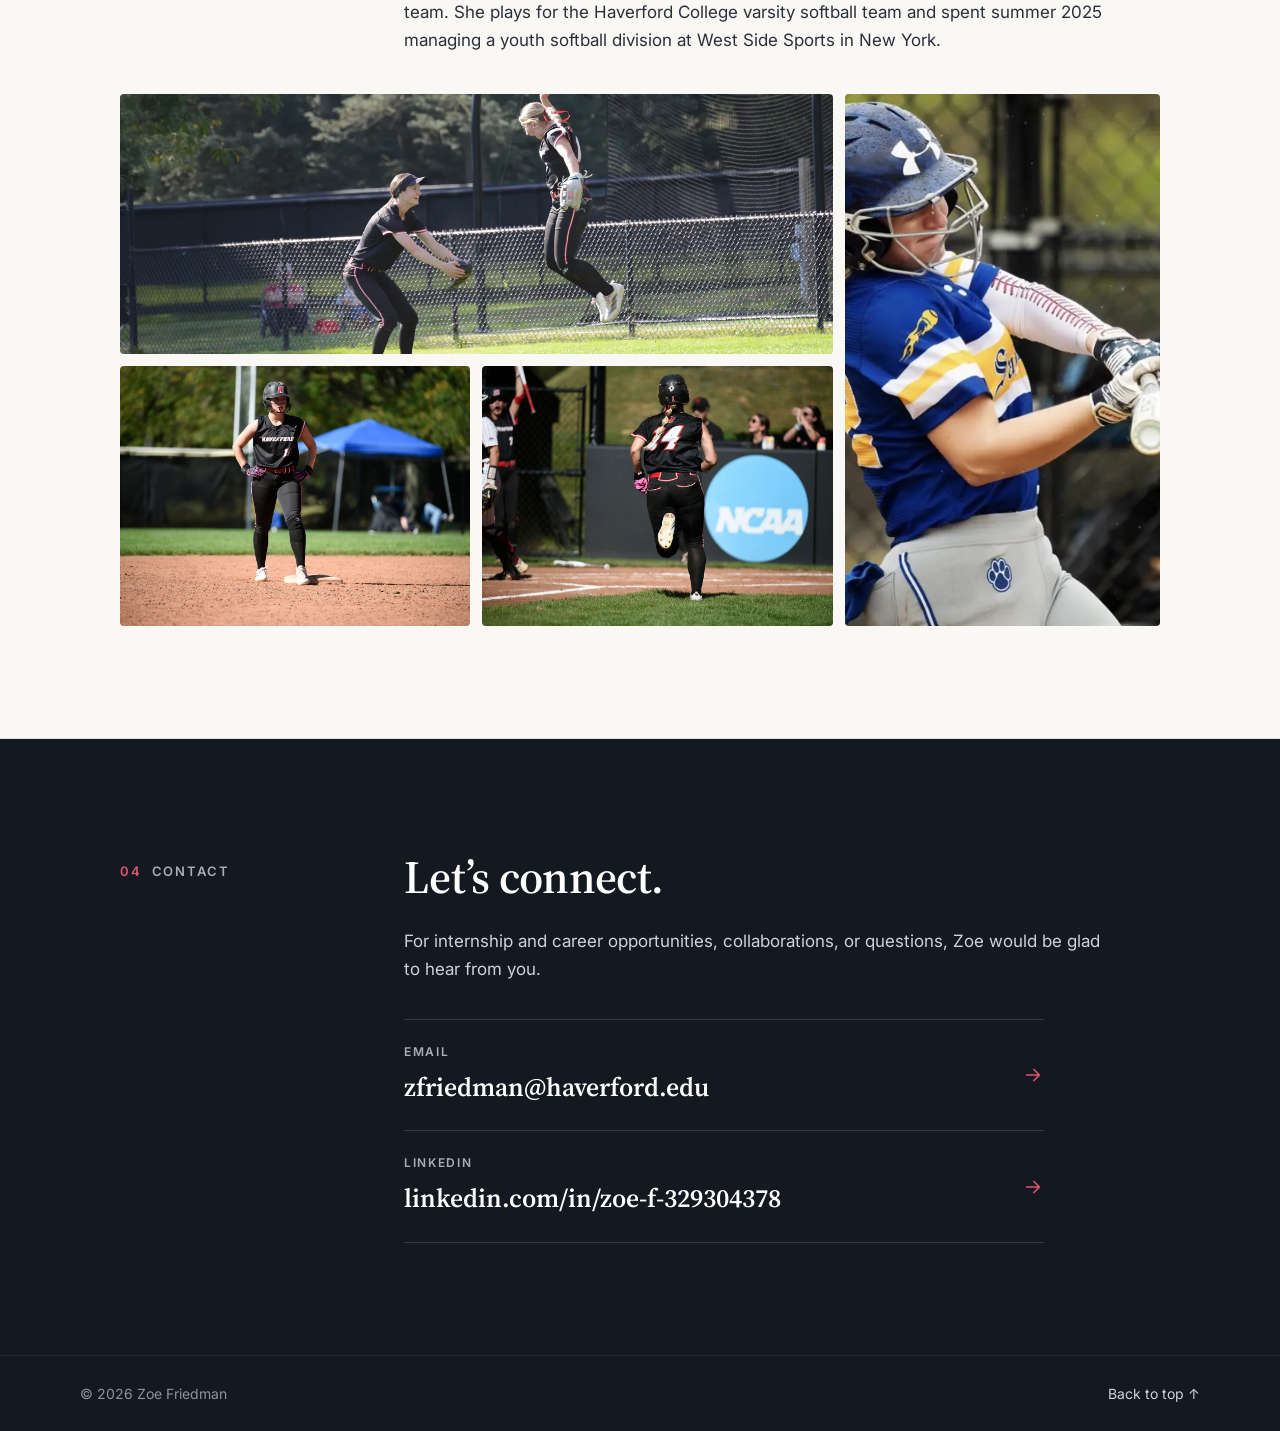
==== commit cc5b6ceb: "Redesign site as a professional, finance-focused one-page profile - New single-page homepage: hero, " ====
--- a/gallery.html
+++ b/gallery.html
@@ -1,1186 +1,14 @@
 <!DOCTYPE html>
 <html lang="en">
 <head>
-  <meta charset="UTF-8" />
-  <title>Zoe Friedman — Gallery</title>
-  <meta name="viewport" content="width=device-width, initial-scale=1" />
-  <meta
-    name="description"
-    content="Photo gallery for Zoe Friedman, Haverford College Economics student and varsity softball athlete."
-  />
-
-  <!-- Favicon -->
-  <link rel="icon" type="image/png" href="images/favicon.png" />
-
-  <!-- Fonts -->
-  <link rel="preconnect" href="https://fonts.googleapis.com" />
-  <link rel="preconnect" href="https://fonts.gstatic.com" crossorigin />
-  <link
-    href="https://fonts.googleapis.com/css2?family=Inter:wght@300;400;500;600;700&display=swap"
-    rel="stylesheet"
-  />
-
-  <style>
-    :root {
-      --red: #b31b1b;
-      --red-soft: #f97373;
-      --bg-page: #f4f5f7;
-      --bg-elevated: #ffffff;
-      --bg-card: #ffffff;
-      --border-subtle: #e2e4ea;
-      --text-main: #141414;
-      --text-muted: #666a73;
-      --shadow-soft: 0 18px 40px rgba(15, 23, 42, 0.14);
-    }
-
-    /* Dark theme overrides */
-    body.theme-dark {
-      --bg-page: #050509;
-      --bg-elevated: rgba(5, 5, 9, 0.96);
-      --bg-card: #11121a;
-      --border-subtle: #26283a;
-      --text-main: #f9fafb;
-      --text-muted: #9ca3b4;
-      --shadow-soft: 0 22px 50px rgba(0, 0, 0, 0.7);
-    }
-
-    * {
-      margin: 0;
-      padding: 0;
-      box-sizing: border-box;
-    }
-
-    body {
-      font-family: "Inter", system-ui, -apple-system, BlinkMacSystemFont,
-        "Segoe UI", sans-serif;
-      background: var(--bg-page);
-      color: var(--text-main);
-      transition: background-color 0.25s ease, color 0.25s ease;
-    }
-
-    a {
-      color: inherit;
-      text-decoration: none;
-    }
-
-    /* NAV (match index/projects) */
-    header {
-      position: sticky;
-      top: 0;
-      z-index: 20;
-      background: var(--bg-elevated);
-      border-bottom: 1px solid var(--border-subtle);
-      backdrop-filter: blur(12px);
-      transition: background-color 0.25s ease, border-color 0.25s ease;
-    }
-
-    .nav-inner {
-      max-width: 1040px;
-      margin: 0 auto;
-      padding: 10px 18px;
-      display: flex;
-      align-items: center;
-      justify-content: space-between;
-      gap: 12px;
-    }
-
-    .logo-block {
-      text-align: left;
-      font-size: 13px;
-      line-height: 1.2;
-      letter-spacing: 0.12em;
-      text-transform: uppercase;
-      font-weight: 600;
-    }
-
-    .logo-name {
-      font-size: 18px;
-      letter-spacing: 0.18em;
-    }
-
-    .logo-sub {
-      font-size: 11px;
-      color: var(--text-muted);
-      font-weight: 400;
-    }
-
-    .nav-right {
-      display: flex;
-      align-items: center;
-      gap: 12px;
-    }
-
-    .nav-links {
-      display: flex;
-      gap: 22px;
-      font-size: 13px;
-      align-items: center;
-    }
-
-    .nav-links a {
-      position: relative;
-      padding-bottom: 4px;
-      color: var(--text-muted);
-      transition: color 0.2s ease;
-    }
-
-    .nav-links a.active,
-    .nav-links a:hover {
-      color: var(--red-soft);
-    }
-
-    .nav-links a.active::after,
-    .nav-links a:hover::after {
-      content: "";
-      position: absolute;
-      left: 0;
-      right: 0;
-      bottom: 0;
-      margin: 0 auto;
-      width: 80%;
-      height: 2px;
-      border-radius: 999px;
-      background: var(--red-soft);
-    }
-
-    .theme-toggle {
-      border-radius: 999px;
-      border: 1px solid var(--border-subtle);
-      padding: 5px 10px;
-      font-size: 11px;
-      letter-spacing: 0.08em;
-      text-transform: uppercase;
-      background: transparent;
-      color: var(--text-muted);
-      cursor: pointer;
-      transition: background-color 0.2s ease, color 0.2s ease,
-        border-color 0.2s ease, transform 0.1s ease;
-    }
-
-    .theme-toggle:hover {
-      background: rgba(179, 27, 27, 0.09);
-      color: var(--text-main);
-      border-color: var(--red-soft);
-      transform: translateY(-1px);
-    }
-
-    .nav-toggle {
-      display: none;
-      width: 32px;
-      height: 32px;
-      border-radius: 999px;
-      border: 1px solid var(--border-subtle);
-      background: transparent;
-      cursor: pointer;
-      align-items: center;
-      justify-content: center;
-      padding: 0;
-    }
-
-    .nav-toggle span {
-      display: block;
-      width: 16px;
-      height: 2px;
-      border-radius: 999px;
-      background: var(--text-muted);
-      transition: transform 0.2s ease, opacity 0.2s ease, background 0.2s ease;
-    }
-
-    .nav-toggle span + span {
-      margin-top: 3px;
-    }
-
-    body.nav-open .nav-toggle span:nth-child(1) {
-      transform: translateY(5px) rotate(45deg);
-    }
-
-    body.nav-open .nav-toggle span:nth-child(2) {
-      opacity: 0;
-    }
-
-    body.nav-open .nav-toggle span:nth-child(3) {
-      transform: translateY(-5px) rotate(-45deg);
-    }
-
-    @media (max-width: 780px) {
-      .nav-inner {
-        align-items: center;
-      }
-
-      .nav-right {
-        gap: 8px;
-      }
-
-      .nav-links {
-        position: absolute;
-        left: 0;
-        right: 0;
-        top: 100%;
-        background: var(--bg-elevated);
-        border-bottom: 1px solid var(--border-subtle);
-        padding: 10px 18px 12px;
-        display: none;
-        flex-direction: column;
-        gap: 10px;
-        font-size: 13px;
-      }
-
-      body.nav-open .nav-links {
-        display: flex;
-      }
-
-      .theme-toggle {
-        font-size: 10px;
-        padding: 5px 10px;
-      }
-
-      .nav-toggle {
-        display: inline-flex;
-      }
-    }
-
-    /* PAGE HEADER */
-    .page-header {
-      max-width: 1040px;
-      margin: 40px auto 20px;
-      padding: 0 18px;
-      text-align: center;
-    }
-
-    .page-header h1 {
-      font-size: 32px;
-      font-weight: 700;
-      letter-spacing: 0.12em;
-      text-transform: uppercase;
-      margin-bottom: 8px;
-    }
-
-    .page-header p {
-      color: var(--text-muted);
-      font-size: 14px;
-    }
-
-    /* GALLERY GRID */
-    .gallery {
-      max-width: 1040px;
-      margin: 0 auto 60px;
-      padding: 0 18px;
-
-      display: grid;
-      gap: 16px;
-      grid-template-columns: repeat(auto-fill, minmax(260px, 1fr));
-      position: relative;
-    }
-
-    .gallery.busy::after {
-      content: "Saving…";
-      position: absolute;
-      inset: 0;
-      background: rgba(0, 0, 0, 0.45);
-      color: #ffffff;
-      display: flex;
-      align-items: center;
-      justify-content: center;
-      font-size: 13px;
-      letter-spacing: 0.18em;
-      text-transform: uppercase;
-      z-index: 10;
-    }
-
-    .gallery-item {
-      position: relative;
-      overflow: hidden;
-      border-radius: 14px;
-      box-shadow: var(--shadow-soft);
-      border: 1px solid var(--border-subtle);
-      background: var(--bg-card);
-      transition: transform 0.2s ease;
-    }
-
-    .gallery-item:hover {
-      transform: translateY(-4px);
-    }
-
-    .gallery-item img {
-      width: 100%;
-      height: 100%;
-      object-fit: cover;
-      display: block;
-    }
-
-    .gallery-delete {
-      position: absolute;
-      top: 8px;
-      right: 8px;
-      border: none;
-      background: rgba(179, 27, 27, 0.92);
-      color: #fff;
-      width: 26px;
-      height: 26px;
-      border-radius: 999px;
-      cursor: pointer;
-      font-size: 16px;
-      line-height: 1;
-      display: flex;
-      align-items: center;
-      justify-content: center;
-      box-shadow: 0 8px 18px rgba(0, 0, 0, 0.28);
-      opacity: 0.92;
-      transition: transform 0.12s ease, box-shadow 0.18s ease, opacity 0.12s ease;
-    }
-
-    .gallery-delete:hover {
-      transform: scale(1.08);
-      opacity: 1;
-      box-shadow: 0 10px 22px rgba(0, 0, 0, 0.35);
-    }
-
-    /* ADMIN PANEL */
-    .admin-launcher {
-      position: fixed;
-      right: 18px;
-      bottom: 18px;
-      z-index: 30;
-      padding: 10px 14px;
-      border-radius: 12px;
-      border: 1px solid var(--border-subtle);
-      background: var(--bg-elevated);
-      color: var(--text-main);
-      font-size: 12px;
-      letter-spacing: 0.06em;
-      text-transform: uppercase;
-      cursor: pointer;
-      box-shadow: 0 8px 20px rgba(0, 0, 0, 0.18);
-      transition: transform 0.15s ease, box-shadow 0.2s ease,
-        background-color 0.25s ease, border-color 0.25s ease;
-    }
-
-    .admin-launcher:hover {
-      transform: translateY(-1px);
-      box-shadow: 0 12px 28px rgba(0, 0, 0, 0.2);
-      border-color: var(--red-soft);
-    }
-
-    .admin-panel {
-      position: fixed;
-      right: 18px;
-      bottom: 68px;
-      width: min(420px, calc(100% - 24px));
-      max-height: 80vh;
-      overflow: auto;
-      z-index: 40;
-      background: var(--bg-elevated);
-      color: var(--text-main);
-      border-radius: 14px;
-      border: 1px solid var(--border-subtle);
-      box-shadow: 0 18px 40px rgba(0, 0, 0, 0.32);
-      display: none;
-      padding: 16px;
-    }
-
-    .admin-panel.open {
-      display: block;
-    }
-
-    .admin-header {
-      display: flex;
-      justify-content: space-between;
-      align-items: center;
-      margin-bottom: 10px;
-    }
-
-    .admin-title {
-      display: flex;
-      align-items: center;
-      gap: 10px;
-    }
-
-    .admin-title-main {
-      font-size: 14px;
-      letter-spacing: 0.12em;
-      text-transform: uppercase;
-      font-weight: 600;
-    }
-
-    .admin-title-note {
-      font-size: 12px;
-      color: var(--text-muted);
-      letter-spacing: 0.02em;
-      font-weight: 500;
-      text-transform: none;
-      display: none;
-    }
-
-    .admin-title-note.is-visible {
-      display: inline;
-    }
-
-    .admin-close {
-      border: none;
-      background: transparent;
-      color: var(--text-muted);
-      cursor: pointer;
-      font-size: 16px;
-    }
-
-    .admin-row {
-      display: flex;
-      flex-direction: column;
-      gap: 6px;
-      margin-bottom: 10px;
-    }
-
-    .admin-row label {
-      font-size: 12px;
-      color: var(--text-muted);
-    }
-
-    .admin-row input[type="password"] {
-      padding: 10px;
-      border-radius: 10px;
-      border: 1px solid var(--border-subtle);
-      background: var(--bg-card);
-      color: var(--text-main);
-      font-size: 13px;
-    }
-
-    .admin-actions {
-      display: flex;
-      gap: 8px;
-      flex-wrap: wrap;
-      margin-top: 8px;
-    }
-
-    .admin-button {
-      flex: 1;
-      padding: 10px 12px;
-      border-radius: 12px;
-      border: 1px solid var(--border-subtle);
-      background: var(--bg-card);
-      color: var(--text-main);
-      cursor: pointer;
-      font-weight: 600;
-      letter-spacing: 0.06em;
-      text-transform: uppercase;
-      transition: transform 0.15s ease, border-color 0.2s ease,
-        background-color 0.2s ease, box-shadow 0.2s ease;
-    }
-
-    .admin-button.primary {
-      background: var(--red);
-      border-color: var(--red);
-      color: #fff;
-    }
-
-    .admin-button:disabled {
-      opacity: 0.4;
-      cursor: not-allowed;
-      box-shadow: none;
-      transform: none;
-    }
-
-    .admin-button:hover {
-      transform: translateY(-1px);
-      border-color: var(--red-soft);
-      box-shadow: 0 12px 28px rgba(0, 0, 0, 0.2);
-    }
-
-    .admin-alert {
-      font-size: 12px;
-      color: var(--text-muted);
-      margin-top: 6px;
-    }
-
-    #admin-progress-wrapper {
-      position: relative;
-      width: 100%;
-      height: 4px;
-      margin-top: 4px;
-      border-radius: 999px;
-      background: rgba(148, 163, 184, 0.25);
-      overflow: hidden;
-    }
-
-    #admin-progress-bar {
-      width: 0%;
-      height: 100%;
-      border-radius: 999px;
-      background: var(--red-soft);
-      transition: width 0.2s linear;
-    }
-
-    .admin-hidden {
-      display: none;
-    }
-
-    .draggable-list {
-      list-style: none;
-      padding: 0;
-      margin: 0;
-    }
-  
-    footer {
-      text-align: center;
-      padding: 20px;
-      font-size: 11px;
-      color: var(--text-muted);
-      border-top: 1px solid var(--border-subtle);
-      background: var(--bg-elevated);
-      transition: background-color 0.25s ease, border-color 0.25s ease;
-    }
-  </style>
+  <meta charset="utf-8" />
+  <title>Zoe Friedman</title>
+  <meta name="robots" content="noindex, follow" />
+  <link rel="canonical" href="https://www.zoefriedman.com/#athletics" />
+  <meta http-equiv="refresh" content="0; url=/#athletics" />
+  <script>location.replace("/#athletics");</script>
 </head>
-
-<body class="theme-dark">
-  <!-- NAV -->
-  <header>
-    <div class="nav-inner">
-      <div class="logo-block">
-        <div class="logo-name">ZOE FRIEDMAN</div>
-        <div class="logo-sub">Economics · Softball · Community</div>
-      </div>
-
-      <div class="nav-right">
-        <nav class="nav-links">
-          <a href="index.html#home">Home</a>
-          <a href="index.html#stats">Stats</a>
-          <a href="index.html#experience">Experience</a>
-          <a href="index.html#contact">Contact</a>
-          <a href="gallery.html" class="active">Gallery</a>
-          <a href="projects.html">Projects</a>
-        </nav>
-
-        <button id="theme-toggle" class="theme-toggle" type="button">
-          Light mode
-        </button>
-
-        <button id="nav-toggle" class="nav-toggle" type="button" aria-label="Toggle navigation">
-          <span></span>
-          <span></span>
-          <span></span>
-        </button>
-      </div>
-    </div>
-  </header>
-
-  <!-- PAGE TITLE -->
-  <div class="page-header">
-    <h1>Gallery</h1>
-    <p>A collection of moments from softball, campus life, and community work.</p>
-  </div>
-
-  <button class="admin-launcher" id="admin-launcher" type="button">Admin</button>
-
-  <section id="admin-panel" class="admin-panel" aria-live="polite">
-    <div class="admin-header">
-      <div class="admin-title">
-        <span class="admin-title-main">Gallery Admin</span>
-        <span class="admin-title-note">Reload to exit admin mode</span>
-      </div>
-      <button class="admin-close" id="admin-close" type="button" aria-label="Close admin">×</button>
-    </div>
-
-    <div id="admin-locked">
-      <div class="admin-row">
-        <label for="admin-password">Password</label>
-        <input id="admin-password" type="password" autocomplete="off" placeholder="Enter admin password" />
-      </div>
-      <div class="admin-actions">
-        <button class="admin-button primary" id="admin-auth-btn" type="button">Unlock</button>
-    </div>
- </div>
-    <div id="admin-actions" class="admin-actions" style="display: none;">
-      <button class="admin-button primary" id="admin-save" type="button">Save changes</button>
-      <button class="admin-button" id="admin-upload" type="button">Upload photo</button>
-      <button class="admin-button" id="admin-reset" type="button">Reset changes</button>
-    </div>
-    <div id="admin-status" class="admin-alert"></div>
-    <div id="admin-progress-wrapper">
-      <div id="admin-progress-bar"></div>
-    </div>
-  </section>
-
-  <div class="admin-hidden" aria-hidden="true">
-    <input id="upload-file" type="file" accept="image/*" />
-    <input id="upload-alt" type="text" />
-    <input id="upload-name" type="text" />
-  </div>
-
-  <!-- GALLERY -->
-  <div class="gallery">
-  </div>
-
-  <footer>
-    © <span id="year"></span> Zoe Friedman. All rights reserved.
-  </footer>
-
-  <script>
-    const ADMIN_PASSWORD = "samandzoe";
-    const TOKEN_STORAGE_KEY = "gallery-pat";
-
-    // Footer year
-    document.getElementById("year").textContent = new Date().getFullYear();
-
-    const body = document.body;
-    const toggleBtn = document.getElementById("theme-toggle");
-
-    function updateToggleLabel() {
-      toggleBtn.textContent = body.classList.contains("theme-dark")
-        ? "Light mode"
-        : "Dark mode";
-    }
-
-    toggleBtn.addEventListener("click", () => {
-      body.classList.toggle("theme-dark");
-      updateToggleLabel();
-    });
-
-    updateToggleLabel();
-
-    // Hamburger menu
-    const navToggle = document.getElementById("nav-toggle");
-    navToggle.addEventListener("click", () => {
-      body.classList.toggle("nav-open");
-    });
-
-    document.querySelectorAll(".nav-links a").forEach(link => {
-      link.addEventListener("click", () => {
-        body.classList.remove("nav-open");
-      });
-    });
-
-    // Gallery data
-    const galleryContainer = document.querySelector(".gallery");
-    const adminPanel = document.getElementById("admin-panel");
-    const adminLauncher = document.getElementById("admin-launcher");
-    const adminClose = document.getElementById("admin-close");
-    const adminLocked = document.getElementById("admin-locked");
-    const adminActionsContainer = document.getElementById("admin-actions");
-    const adminTitleNote = document.querySelector(".admin-title-note");
-    const adminPasswordInput = document.getElementById("admin-password");
-    const adminAuthBtn = document.getElementById("admin-auth-btn");
-    const REPO_CONFIG = {
-      owner: "sazojfried",
-      repo: "zoe-site",
-      branch: "main"
-    };
-    let cachedToken = localStorage.getItem(TOKEN_STORAGE_KEY) || "";
-    const adminStatusEl = document.getElementById("admin-status");
-    const adminProgressWrapper = document.getElementById("admin-progress-wrapper");
-    const adminProgressBar = document.getElementById("admin-progress-bar");
-
-    const uploadFile = document.getElementById("upload-file");
-    const uploadAlt = document.getElementById("upload-alt");
-    const uploadName = document.getElementById("upload-name");
-    const adminUploadBtn = document.getElementById("admin-upload");
-    const adminSaveBtn = document.getElementById("admin-save");
-    const adminResetBtn = document.getElementById("admin-reset");
-
-    let galleryItems = [];
-    let latestSha = "";
-    let adminUnlocked = false;
-    let isSaving = false;
-    let isUploading = false;
-
-    function logStatus(message, isError = false) {
-      console.log(message);
-      if (adminStatusEl) {
-        adminStatusEl.textContent = message;
-        adminStatusEl.style.color = isError ? "#b31b1b" : "var(--text-muted)";
-      }
-    }
-
-    function setGalleryBusy(busy) {
-      if (!galleryContainer) return;
-      galleryContainer.classList.toggle("busy", busy);
-    }
-
-    function setBusyState(type, busy) {
-      if (type === "save") isSaving = busy;
-      if (type === "upload") isUploading = busy;
-
-      const anyBusy = isSaving || isUploading;
-
-      if (adminSaveBtn) adminSaveBtn.disabled = anyBusy;
-      if (adminUploadBtn) adminUploadBtn.disabled = anyBusy;
-      if (adminResetBtn) adminResetBtn.disabled = anyBusy;
-
-      setGalleryBusy(anyBusy);
-    }
-
-    function startPublishProgress(durationMs = 60000) {
-      if (!adminProgressBar) return;
-
-      adminProgressBar.style.transition = "none";
-      adminProgressBar.style.width = "0%";
-      void adminProgressBar.offsetWidth; // force reflow
-
-      adminProgressBar.style.transition = `width ${durationMs}ms linear`;
-      adminProgressBar.style.width = "80%";
-    }
-
-    function completePublishProgress() {
-      if (!adminProgressBar) return;
-      adminProgressBar.style.transition = "width 300ms ease-out";
-      adminProgressBar.style.width = "100%";
-      setTimeout(() => {
-        resetPublishProgress();
-      }, 400);
-    }
-
-    function resetPublishProgress() {
-      if (!adminProgressBar) return;
-      adminProgressBar.style.transition = "width 300ms ease-out";
-      adminProgressBar.style.width = "0%";
-    }
-
-    function sleep(ms) {
-      return new Promise(resolve => setTimeout(resolve, ms));
-    }
-
-    async function waitForSiteUpdate(expectedContent, timeoutMs = 60000, intervalMs = 3000) {
-      const deadline = Date.now() + timeoutMs;
-
-      while (Date.now() < deadline) {
-        try {
-          // Hit the deployed site, not the GitHub API
-          const res = await fetch("gallery-data.json?cb=" + Date.now(), { cache: "no-store" });
-          if (res.ok) {
-            const text = await res.text();
-            if (text.trim() === expectedContent.trim()) {
-              return true; // deployment is live from this browser’s point of view
-            }
-          }
-        } catch (e) {
-          // ignore and retry
-        }
-
-        await sleep(intervalMs);
-      }
-
-      return false; // timed out waiting
-    }
-
-    function setCachedToken(token) {
-      cachedToken = token;
-      if (token) {
-        localStorage.setItem(TOKEN_STORAGE_KEY, token);
-      }
-    }
-
-    function renderGallery() {
-      galleryContainer.innerHTML = "";
-      galleryItems.forEach((item, index) => {
-        const wrapper = document.createElement("div");
-        wrapper.className = "gallery-item";
-        wrapper.dataset.index = index;
-
-        const img = document.createElement("img");
-        img.src = item.src;
-        img.alt = item.alt || "Gallery image";
-
-        if (adminUnlocked) {
-          const deleteBtn = document.createElement("button");
-          deleteBtn.className = "gallery-delete";
-          deleteBtn.type = "button";
-          deleteBtn.textContent = "×";
-          deleteBtn.setAttribute("aria-label", "Delete image");
-          deleteBtn.setAttribute("draggable", "false");
-          deleteBtn.addEventListener("click", (event) => {
-            event.stopPropagation();
-            event.preventDefault();
-            deleteGalleryItem(index);
-          });
-          wrapper.appendChild(deleteBtn);
-        }
-
-        wrapper.appendChild(img);
-        galleryContainer.appendChild(wrapper);
-      });
-
-      if (adminUnlocked) enableGalleryDrag();
-    }
-
-    function deleteGalleryItem(index) {
-      if (!ensureUnlocked()) return;
-      galleryItems.splice(index, 1);
-      renderGallery();
-    }
-
-    function enableGalleryDrag() {
-      const items = galleryContainer.querySelectorAll(".gallery-item");
-      galleryContainer.removeEventListener("dragover", handleGalleryDragOver);
-      galleryContainer.addEventListener("dragover", handleGalleryDragOver);
-
-      items.forEach(item => {
-        item.setAttribute("draggable", "true");
-        item.addEventListener("dragstart", () => {
-          item.classList.add("dragging");
-        });
-
-        item.addEventListener("dragend", () => {
-          item.classList.remove("dragging");
-          updateOrderFromGallery();
-          renderGallery();
-        });
-      });
-    }
-
-    function handleGalleryDragOver(e) {
-      e.preventDefault();
-      const draggingItem = galleryContainer.querySelector(".dragging");
-      if (!draggingItem) return;
-
-      const afterElement = getGalleryDragAfterElement(e.clientY);
-      if (!afterElement) {
-        galleryContainer.appendChild(draggingItem);
-      } else {
-        galleryContainer.insertBefore(draggingItem, afterElement);
-      }
-    }
-
-    function getGalleryDragAfterElement(y) {
-      const draggableElements = [...galleryContainer.querySelectorAll(".gallery-item:not(.dragging)")];
-
-      return draggableElements.reduce(
-        (closest, child) => {
-          const box = child.getBoundingClientRect();
-          const offset = y - box.top - box.height / 2;
-          if (offset < 0 && offset > closest.offset) {
-            return { offset, element: child };
-          }
-          return closest;
-        },
-        { offset: Number.NEGATIVE_INFINITY, element: null }
-      ).element;
-    }
-
-    function updateOrderFromGallery() {
-      const reordered = [];
-      galleryContainer.querySelectorAll(".gallery-item").forEach(item => {
-        const index = parseInt(item.dataset.index, 10);
-        reordered.push(galleryItems[index]);
-      });
-      galleryItems = reordered;
-    }
-
-    async function loadGalleryData() {
-      try {
-        const response = await fetch("gallery-data.json", { cache: "no-store" });
-        if (!response.ok) throw new Error("Unable to load gallery data");
-        galleryItems = await response.json();
-        logStatus("Loaded gallery-data.json");
-      } catch (err) {
-        galleryItems = [
-          { src: "images/zoe-softball.jpg", alt: "Softball action" },
-          { src: "images/zoe-headshot.jpeg", alt: "Zoe headshot" },
-          { src: "images/zoe1.jpg", alt: "Zoe photo 1" },
-          { src: "images/zoe2.jpg", alt: "Zoe photo 2" },
-          { src: "images/zoe3.jpg", alt: "Zoe photo 3" }
-        ];
-        logStatus(err.message || "Loaded fallback gallery data", true);
-      }
-
-      renderGallery();
-    }
-
-    function collectRepoSettings() {
-      if (!cachedToken) {
-        const providedToken =
-          prompt(
-            "Enter a GitHub personal access token with contents:write scope to save gallery changes"
-          )?.trim() || "";
-
-        if (providedToken) {
-          setCachedToken(providedToken);
-        }
-      }
-
-      return {
-        ...REPO_CONFIG,
-        token: cachedToken
-      };
-    }
-
-    function ensureUnlocked() {
-      if (!adminUnlocked) {
-        logStatus("Enter the admin password to enable actions.");
-        return false;
-      }
-      return true;
-    }
-
-    function validateSettings(settings) {
-      if (!settings.token) {
-        logStatus("Provide a GitHub personal access token when prompted.", true);
-        return false;
-      }
-      return true;
-    }
-
-   async function getGalleryContent(settings) {
-  const url = `https://api.github.com/repos/${settings.owner}/${settings.repo}/contents/gallery-data.json?ref=${settings.branch}`;
-  const response = await fetch(url, {
-    headers: { Authorization: `Bearer ${settings.token}` }
-  });
-  if (!response.ok) {
-    const errorBody = await response.text();
-    const errorMessage = `Unable to read gallery-data.json from repository (status ${response.status}): ${errorBody}`;
-    logStatus(errorMessage, true);
-    throw new Error(errorMessage);
-  }
-  const json = await response.json();
-  const sha = json.sha;
-  const decoded = atob(json.content.replace(/\n/g, ""));
-  const items = JSON.parse(decoded);
-  return { items, sha };
-}
-
-    async function commitGalleryData(settings, updatedItems, message, sha) {
-  const contentString = JSON.stringify(updatedItems, null, 2) + "\n";
-  const content = btoa(unescape(encodeURIComponent(contentString)));
-
-  const url = `https://api.github.com/repos/${settings.owner}/${settings.repo}/contents/gallery-data.json`;
-  const payload = {
-    message,
-    content,
-    sha,                 // << use the sha passed in
-    branch: settings.branch
-  };
-
-  const response = await fetch(url, {
-    method: "PUT",
-    headers: {
-      Authorization: `Bearer ${settings.token}`,
-      "Content-Type": "application/json"
-    },
-    body: JSON.stringify(payload)
-  });
-
-  if (!response.ok) {
-    const errorBody = await response.text();
-    const errorMessage = `Failed to write gallery-data.json (status ${response.status}): ${errorBody}`;
-    logStatus(errorMessage, true);
-    throw new Error(errorMessage);
-  }
-
-  const result = await response.json();
-  // If you still want to track latestSha, you can:
-  // latestSha = result.content.sha;
-}
-
-    async function uploadImage(settings) {
-      const file = uploadFile.files[0];
-      if (!file) {
-        logStatus("Choose an image before uploading.");
-        return;
-      }
-
-      const targetName = (uploadName.value.trim() || file.name).replace(/\s+/g, "-");
-
-      const reader = new FileReader();
-      reader.onload = async () => {
-        setBusyState("upload", true);
-        try {
-          const base64 = reader.result.split(",")[1];
-          const url = `https://api.github.com/repos/${settings.owner}/${settings.repo}/contents/images/${targetName}`;
-
-          const payload = {
-            message: `Add gallery image ${targetName}`,
-            content: base64,
-            branch: settings.branch
-          };
-
-          const response = await fetch(url, {
-            method: "PUT",
-            headers: {
-              Authorization: `Bearer ${settings.token}`,
-              "Content-Type": "application/json"
-            },
-            body: JSON.stringify(payload)
-          });
-
-          if (!response.ok) {
-            const errorBody = await response.text();
-            const errorMessage = `Image upload failed. Status ${response.status}: ${errorBody}`;
-            logStatus(errorMessage, true);
-            throw new Error(errorMessage);
-          }
-
-          logStatus(`Uploaded ${targetName} to repository.`);
-
-          const updatedItems = [...galleryItems, {
-            src: `images/${targetName}`,
-            alt: uploadAlt.value.trim() || targetName
-          }];
-
-          const sha = await refreshLatestSha(settings);
-          await commitGalleryData(
-            settings,
-            updatedItems,
-            `Add ${targetName} to gallery-data.json`,
-            sha
-          );
-          galleryItems = updatedItems;
-          renderGallery();
-
-          const contentString = JSON.stringify(galleryItems, null, 2) + "\n";
-
-          startPublishProgress();
-          logStatus("Photo uploaded. Waiting for site to publish…");
-
-          const updated = await waitForSiteUpdate(contentString);
-
-          if (updated) {
-            completePublishProgress();
-            logStatus("Ready. New photo is live on the site.");
-          } else {
-            logStatus("Photo saved, but the site may still be updating. Try refreshing in a bit.");
-            resetPublishProgress();
-          }
-        } catch (err) {
-          resetPublishProgress();
-          logStatus(err.message, true);
-        } finally {
-          setBusyState("upload", false);
-        }
-      };
-
-      reader.readAsDataURL(file);
-    }
-
-    function readOrderFromGallery() {
-      const items = [];
-      galleryContainer.querySelectorAll(".gallery-item").forEach(item => {
-        const index = parseInt(item.dataset.index, 10);
-        items.push(galleryItems[index]);
-      });
-      return items;
-    }
-
- async function refreshLatestSha(settings) {
-  const url = `https://api.github.com/repos/${settings.owner}/${settings.repo}/contents/gallery-data.json?ref=${settings.branch}`;
-  const response = await fetch(url, {
-    headers: { Authorization: `Bearer ${settings.token}` }
-  });
-  if (!response.ok) {
-    const errorBody = await response.text();
-    const errorMessage = `Unable to refresh gallery-data.json sha (status ${response.status}): ${errorBody}`;
-    logStatus(errorMessage, true);
-    throw new Error(errorMessage);
-  }
-  const json = await response.json();
-  return json.sha;
-}
-
-
-    const setAdminOpen = (open) => {
-      if (!adminPanel || !adminLauncher) return;
-      adminPanel.classList.toggle("open", open);
-      adminLauncher.setAttribute("aria-expanded", open ? "true" : "false");
-    };
-
-    adminLauncher?.addEventListener("click", () => setAdminOpen(true));
-    adminClose?.addEventListener("click", () => setAdminOpen(false));
-
-    adminAuthBtn?.addEventListener("click", () => {
-      const value = adminPasswordInput.value.trim();
-      adminUnlocked = value === ADMIN_PASSWORD;
-      adminTitleNote?.classList.toggle("is-visible", adminUnlocked);
-      if (adminUnlocked) {
-        adminLocked.style.display = "none";
-        adminActionsContainer.style.display = "flex";
-        setAdminOpen(true);
-        renderGallery();
-        logStatus("Admin unlocked. Uploading and reordering enabled.");
-      } else {
-        logStatus("Incorrect password. Try again.");
-      }
-    });
-
-    adminPasswordInput?.addEventListener("keydown", (e) => {
-      if (e.key === "Enter") {
-        adminAuthBtn.click();
-      }
-    });
-
-    adminUploadBtn?.addEventListener("click", () => {
-      if (!ensureUnlocked()) return;
-      uploadFile.value = "";
-      uploadFile.click();
-    });
-
-    uploadFile?.addEventListener("change", async () => {
-      if (!uploadFile.files[0]) return;
-      if (!ensureUnlocked()) return;
-      uploadAlt.value =
-        prompt("Enter alt text for the photo", uploadFile.files[0].name) ||
-        uploadFile.files[0].name;
-      uploadName.value =
-        (prompt(
-          "Optional: enter a file name (leave blank to use the selected name)",
-          uploadFile.files[0].name
-        ) || "").trim();
-
-      const settings = collectRepoSettings();
-      if (!validateSettings(settings)) return;
-      await uploadImage(settings);
-    });
-
-    adminSaveBtn?.addEventListener("click", async () => {
-      if (!ensureUnlocked()) return;
-      const settings = collectRepoSettings();
-      if (!validateSettings(settings)) return;
-
-      setBusyState("save", true);
-      try {
-        const { items: currentRemoteItems, sha } = await getGalleryContent(settings);
-        const proposedItems = readOrderFromGallery();
-        const hasChanges =
-          JSON.stringify(currentRemoteItems) !== JSON.stringify(proposedItems);
-
-        if (!hasChanges) {
-          logStatus("No changes to save.");
-          return;
-        }
-
-        galleryItems = proposedItems;
-
-        // Build the JSON string that will be deployed
-        const contentString = JSON.stringify(galleryItems, null, 2) + "\n";
-
-        // Commit to GitHub (source of truth)
-        await commitGalleryData(settings, galleryItems, "Update gallery images", sha);
-        renderGallery();
-
-        // Start publishing phase
-        startPublishProgress();
-        logStatus("Changes saved. Waiting for site to publish…");
-
-        const updated = await waitForSiteUpdate(contentString);
-
-        if (updated) {
-          completePublishProgress();
-          logStatus("Ready. Changes are live on the site.");
-        } else {
-          logStatus("Changes saved, but the site may still be updating. Try refreshing in a bit.");
-          resetPublishProgress();
-        }
-      } catch (err) {
-        resetPublishProgress();
-        logStatus(err.message, true);
-      } finally {
-        setBusyState("save", false);
-      }
-    });
-
-    adminResetBtn?.addEventListener("click", () => {
-      if (!ensureUnlocked()) return;
-      loadGalleryData();
-      logStatus("Reloaded gallery data.");
-    });
-
-    loadGalleryData();
-  </script>
+<body>
+  <p>The gallery has moved. <a href="/#athletics">Continue to zoefriedman.com</a>.</p>
 </body>
 </html>
